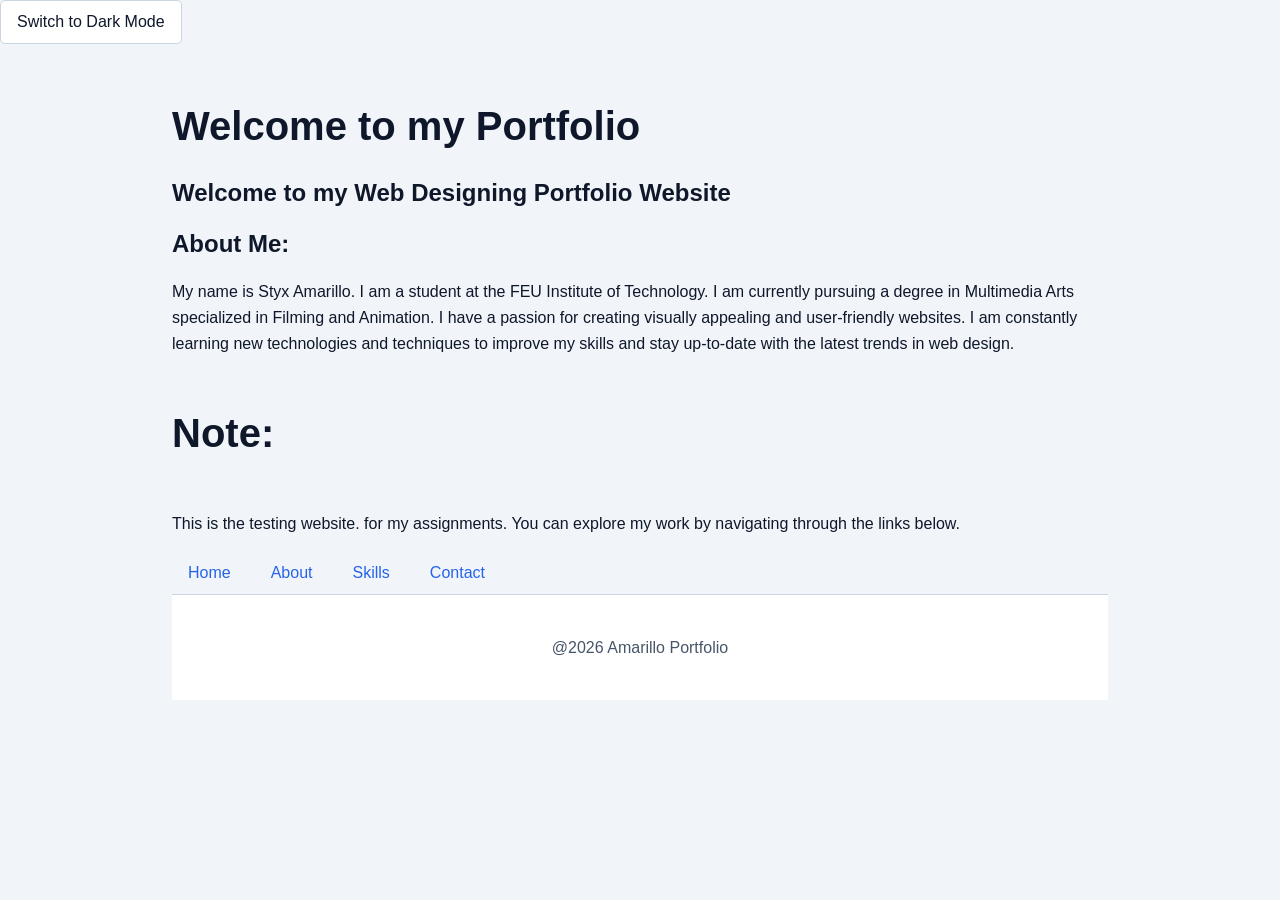
==== index.html @ a105175a "dark mode button" ====
<!DOCTYPE html>
<html lang="en">
    <head>
        <meta charset="UTF-8">
        <meta name="viewport" content="width=device-width, initial-scale=1.0">
    <link rel="stylesheet" href="css/style.css">
    </head>
    <body>
    <script src="js/script.js"></script>
     <button id="theme-toggle" type="button">
        Switch to Dark Mode
    </button>
        <main>
        <header>
            <h1>Welcome to my Portfolio</h1>
        </header>  
                 <section>
                        <h2>Welcome to my Web Designing Portfolio Website</h2>
                            <article>
                            <h2>About Me:</h2>
                            <p>My name is Styx Amarillo. I am a student at the FEU Institute of Technology. I am currently pursuing a degree in Multimedia Arts specialized in Filming and Animation. I have a passion for creating visually appealing and user-friendly websites. I am constantly learning new technologies and techniques to improve my skills and stay up-to-date with the latest trends in web design.</p>
                                <aside>
                            <h1>Note:</h1>
                            <p>This is the testing website. for my assignments. You can explore my work by navigating through the links below.</p>
                                </aside>
                 <nav>
                <a href="index.html">Home</a>
                <a href="about.html">About</a>
                <a href="skills.html">Skills</a>
                <a href="contact.html">Contact</a>
               </nav>
                            </article>
                        </section>


                    <footer>
                     <p>@2026 Amarillo Portfolio</p>

                    </footer>
        </main>
        </body>
</html>
---- css/style.css ----
:root {
    color-scheme: light;

    /* Light mode colors */
    --color-background: #F1F5F9;
    --color-surface: #FFFFFF;
    --color-text: #0F172A;
    --color-muted: #475569;
    --color-accent: #2563EB;
    --color-accent-hover: #1D4ED8;
    --color-border: #CBD5E1;
    --color-hover: #DBEAFE;
    --color-button-text: #FFFFFF;

    /* Spacing */
    --space-1: 0.25rem;
    --space-2: 0.5rem;
    --space-3: 1rem;
    --space-4: 1.5rem;
    --space-5: 2rem;

    /* Typography */
    --text-small: 0.875rem;
    --text-body: 1rem;
    --text-large: 1.5rem;
    --text-title: 2.5rem;

    /* Shape */
    --radius-small: 5px;
    --radius-medium: 8px;
    --radius-large: 12px;
}

/* Dark mode */
[data-theme="dark"] {
    color-scheme: dark;

    --color-background: #050B18;
    --color-surface: #101C30;
    --color-text: #F1F5F9;
    --color-muted: #94A3B8;
    --color-accent: #60A5FA;
    --color-accent-hover: #93C5FD;
    --color-border: #334155;
    --color-hover: #1E293B;
    --color-button-text: #050B18;
}

/* General page styles */
* {
    box-sizing: border-box;
}

html {
    scroll-behavior: smooth;
}

body {
    margin: 0;
    background-color: var(--color-background);
    color: var(--color-text);
    font-family: Arial, sans-serif;
    font-size: var(--text-body);
    line-height: 1.6;
    transition: background-color 0.25s ease, color 0.25s ease;
}

/* Main content */
main {
    width: 100%;
    max-width: 1000px;
    margin: 0 auto;
    padding: clamp(1rem, 4vw, 2rem);
}

h1 {
    font-size: clamp(1.75rem, 5vw, var(--text-title));
    line-height: 1.2;
}

h2 {
    font-size: clamp(1.2rem, 3vw, var(--text-large));
    line-height: 1.3;
}

p {
    overflow-wrap: anywhere;
}

/* Navigation */
nav {
    display: flex;
    flex-wrap: wrap;
    align-items: center;
    justify-content: center;
    gap: var(--space-2);
}

nav a {
    display: inline-block;
    padding: var(--space-2) var(--space-3);
    color: var(--color-accent);
    text-decoration: none;
    border-radius: var(--radius-small);
    transition: background-color 0.2s ease, color 0.2s ease;
}

nav a:hover {
    color: var(--color-accent-hover);
    background-color: var(--color-hover);
}

nav a:focus-visible,
.button:focus-visible,
button:focus-visible {
    outline: 2px solid var(--color-accent);
    outline-offset: 3px;
}

/* Cards */
.card {
    background-color: var(--color-surface);
    padding: var(--space-4);
    margin-bottom: var(--space-4);
    border: 1px solid var(--color-border);
    border-radius: var(--radius-medium);
    transition: background-color 0.25s ease;
}

/* Buttons */
.button {
    display: inline-block;
    padding: var(--space-2) var(--space-4);
    background-color: var(--color-accent);
    color: var(--color-button-text);
    text-decoration: none;
    border: none;
    border-radius: var(--radius-small);
    cursor: pointer;
    transition: background-color 0.2s ease, transform 0.2s ease;
}

.button:hover {
    background-color: var(--color-accent-hover);
}

button {
    font: inherit;
}

/* Theme toggle button */
#theme-toggle {
    padding: var(--space-2) var(--space-3);
    background-color: var(--color-surface);
    color: var(--color-text);
    border: 1px solid var(--color-border);
    border-radius: var(--radius-small);
    cursor: pointer;
    transition: background-color 0.2s ease, color 0.2s ease;
}

#theme-toggle:hover {
    background-color: var(--color-hover);
}

/* Responsive tables */
.table-wrapper {
    width: 100%;
    overflow-x: auto;
}

table {
    width: 100%;
    border-collapse: collapse;
    margin-top: var(--space-4);
}

caption {
    margin-bottom: var(--space-3);
    text-align: left;
    font-size: var(--text-large);
    font-weight: bold;
}

th,
td {
    padding: var(--space-3);
    border-bottom: 1px solid var(--color-border);
    text-align: left;
    overflow-wrap: anywhere;
}

th {
    color: var(--color-accent);
}

/* Footer */
footer {
    padding: var(--space-4);
    text-align: center;
    color: var(--color-muted);
    background-color: var(--color-surface);
    border-top: 1px solid var(--color-border);
}

/* Mobile: 600px and below */
@media (max-width: 600px) {
    main {
        padding: var(--space-3);
    }

    nav {
        flex-direction: column;
        align-items: stretch;
        padding: var(--space-2);
    }

    nav a {
        padding: 0.75rem;
        text-align: center;
    }

    .card {
        padding: var(--space-3);
    }

    th,
    td {
        padding: var(--space-2);
        font-size: var(--text-small);
    }

    footer {
        padding: var(--space-3);
    }
}

/* Tablet: 601px to 900px */
@media (min-width: 601px) and (max-width: 900px) {
    main {
        padding: var(--space-4);
    }

    nav {
        flex-wrap: wrap;
        justify-content: center;
    }

    .card {
        padding: 1.25rem;
    }
}

/* Desktop: 901px and above */
@media (min-width: 901px) {
    nav {
        flex-direction: row;
        justify-content: flex-start;
    }

    .card {
        padding: var(--space-4);
    }
}

/* Respect reduced-motion preferences */
@media (prefers-reduced-motion: reduce) {
    *,
    *::before,
    *::after {
        scroll-behavior: auto !important;
        animation-duration: 0.01ms !important;
        animation-iteration-count: 1 !important;
        transition-duration: 0.01ms !important;
    }
}
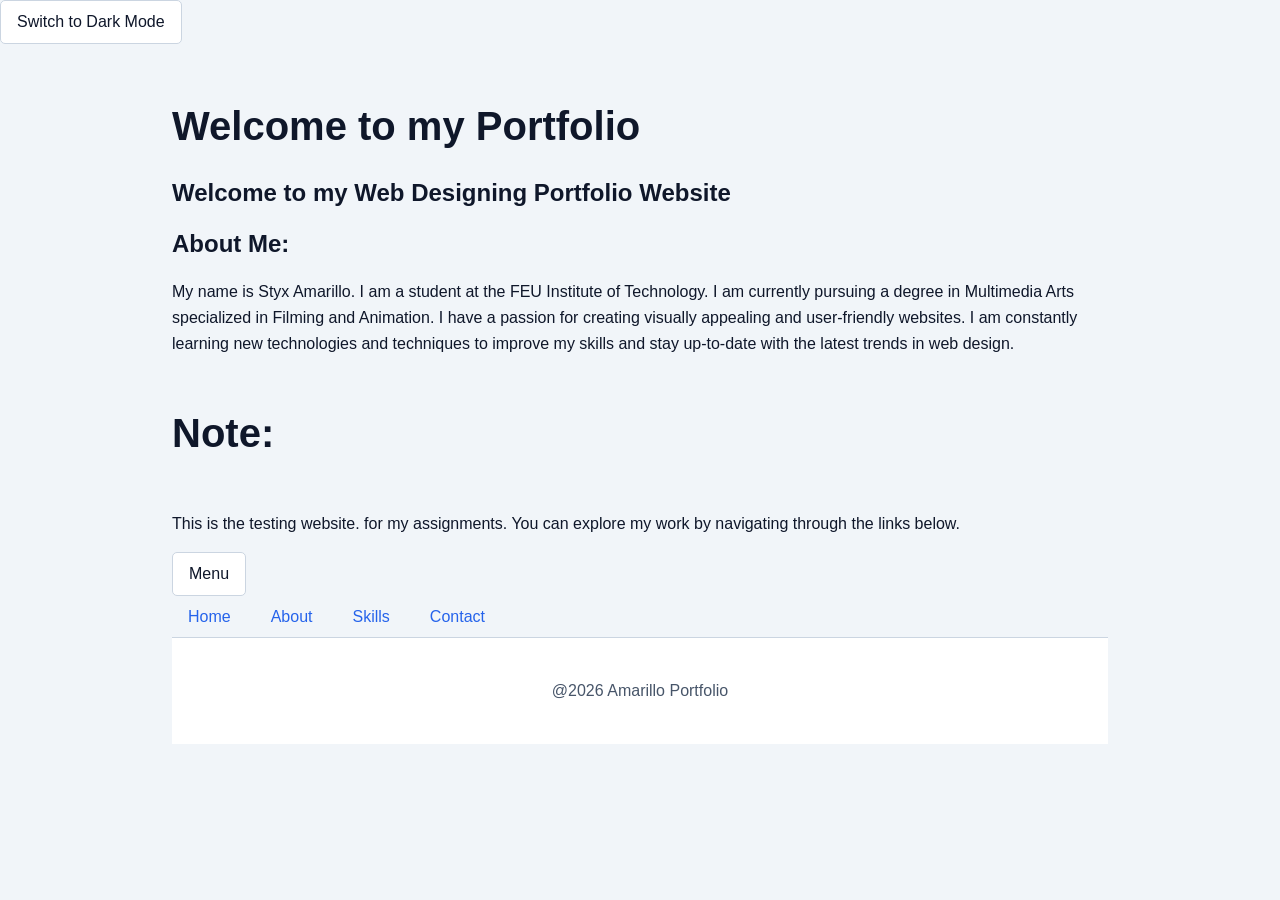
==== commit 1df8d35f: "navigation update" ====
--- a/index.html
+++ b/index.html
@@ -23,12 +23,16 @@
                             <h1>Note:</h1>
                             <p>This is the testing website. for my assignments. You can explore my work by navigating through the links below.</p>
                                 </aside>
-                 <nav>
-                <a href="index.html">Home</a>
-                <a href="about.html">About</a>
-                <a href="skills.html">Skills</a>
-                <a href="contact.html">Contact</a>
-               </nav>
+            <button id="menu-button" type="button" aria-expanded="false" aria-controls="navigation-menu">
+                Menu
+            </button>
+
+                            <nav id="navigation-menu">
+                                <a href="index.html">Home</a>
+                                <a href="about.html">About</a>
+                                <a href="skills.html">Skills</a>
+                                <a href="contact.html">Contact</a>
+                            </nav>
                             </article>
                         </section>
 
--- a/css/style.css
+++ b/css/style.css
@@ -1,7 +1,6 @@
 :root {
     color-scheme: light;
 
-    /* Light mode colors */
     --color-background: #F1F5F9;
     --color-surface: #FFFFFF;
     --color-text: #0F172A;
@@ -12,26 +11,22 @@
     --color-hover: #DBEAFE;
     --color-button-text: #FFFFFF;
 
-    /* Spacing */
     --space-1: 0.25rem;
     --space-2: 0.5rem;
     --space-3: 1rem;
     --space-4: 1.5rem;
     --space-5: 2rem;
 
-    /* Typography */
     --text-small: 0.875rem;
     --text-body: 1rem;
     --text-large: 1.5rem;
     --text-title: 2.5rem;
 
-    /* Shape */
     --radius-small: 5px;
     --radius-medium: 8px;
     --radius-large: 12px;
 }
 
-/* Dark mode */
 [data-theme="dark"] {
     color-scheme: dark;
 
@@ -46,7 +41,6 @@
     --color-button-text: #050B18;
 }
 
-/* General page styles */
 * {
     box-sizing: border-box;
 }
@@ -65,7 +59,6 @@
     transition: background-color 0.25s ease, color 0.25s ease;
 }
 
-/* Main content */
 main {
     width: 100%;
     max-width: 1000px;
@@ -87,7 +80,6 @@
     overflow-wrap: anywhere;
 }
 
-/* Navigation */
 nav {
     display: flex;
     flex-wrap: wrap;
@@ -96,6 +88,25 @@
     gap: var(--space-2);
 }
 
+#navigation-menu {
+    display: none;
+}
+
+#navigation-menu.show {
+    display: flex;
+    flex-direction: column;
+    align-items: stretch;
+}
+
+#menu-button {
+    padding: var(--space-2) var(--space-3);
+    background-color: var(--color-surface);
+    color: var(--color-text);
+    border: 1px solid var(--color-border);
+    border-radius: var(--radius-small);
+    cursor: pointer;
+}
+
 nav a {
     display: inline-block;
     padding: var(--space-2) var(--space-3);
@@ -117,7 +128,6 @@
     outline-offset: 3px;
 }
 
-/* Cards */
 .card {
     background-color: var(--color-surface);
     padding: var(--space-4);
@@ -127,7 +137,6 @@
     transition: background-color 0.25s ease;
 }
 
-/* Buttons */
 .button {
     display: inline-block;
     padding: var(--space-2) var(--space-4);
@@ -148,7 +157,6 @@
     font: inherit;
 }
 
-/* Theme toggle button */
 #theme-toggle {
     padding: var(--space-2) var(--space-3);
     background-color: var(--color-surface);
@@ -163,7 +171,6 @@
     background-color: var(--color-hover);
 }
 
-/* Responsive tables */
 .table-wrapper {
     width: 100%;
     overflow-x: auto;
@@ -194,7 +201,6 @@
     color: var(--color-accent);
 }
 
-/* Footer */
 footer {
     padding: var(--space-4);
     text-align: center;
@@ -203,7 +209,6 @@
     border-top: 1px solid var(--color-border);
 }
 
-/* Mobile: 600px and below */
 @media (max-width: 600px) {
     main {
         padding: var(--space-3);
@@ -235,7 +240,6 @@
     }
 }
 
-/* Tablet: 601px to 900px */
 @media (min-width: 601px) and (max-width: 900px) {
     main {
         padding: var(--space-4);
@@ -251,8 +255,13 @@
     }
 }
 
-/* Desktop: 901px and above */
 @media (min-width: 901px) {
+     #navigation-menu {
+    display: flex;
+    flex-direction: row;
+    justify-content: flex-start;
+    }
+
     nav {
         flex-direction: row;
         justify-content: flex-start;
@@ -263,7 +272,6 @@
     }
 }
 
-/* Respect reduced-motion preferences */
 @media (prefers-reduced-motion: reduce) {
     *,
     *::before,
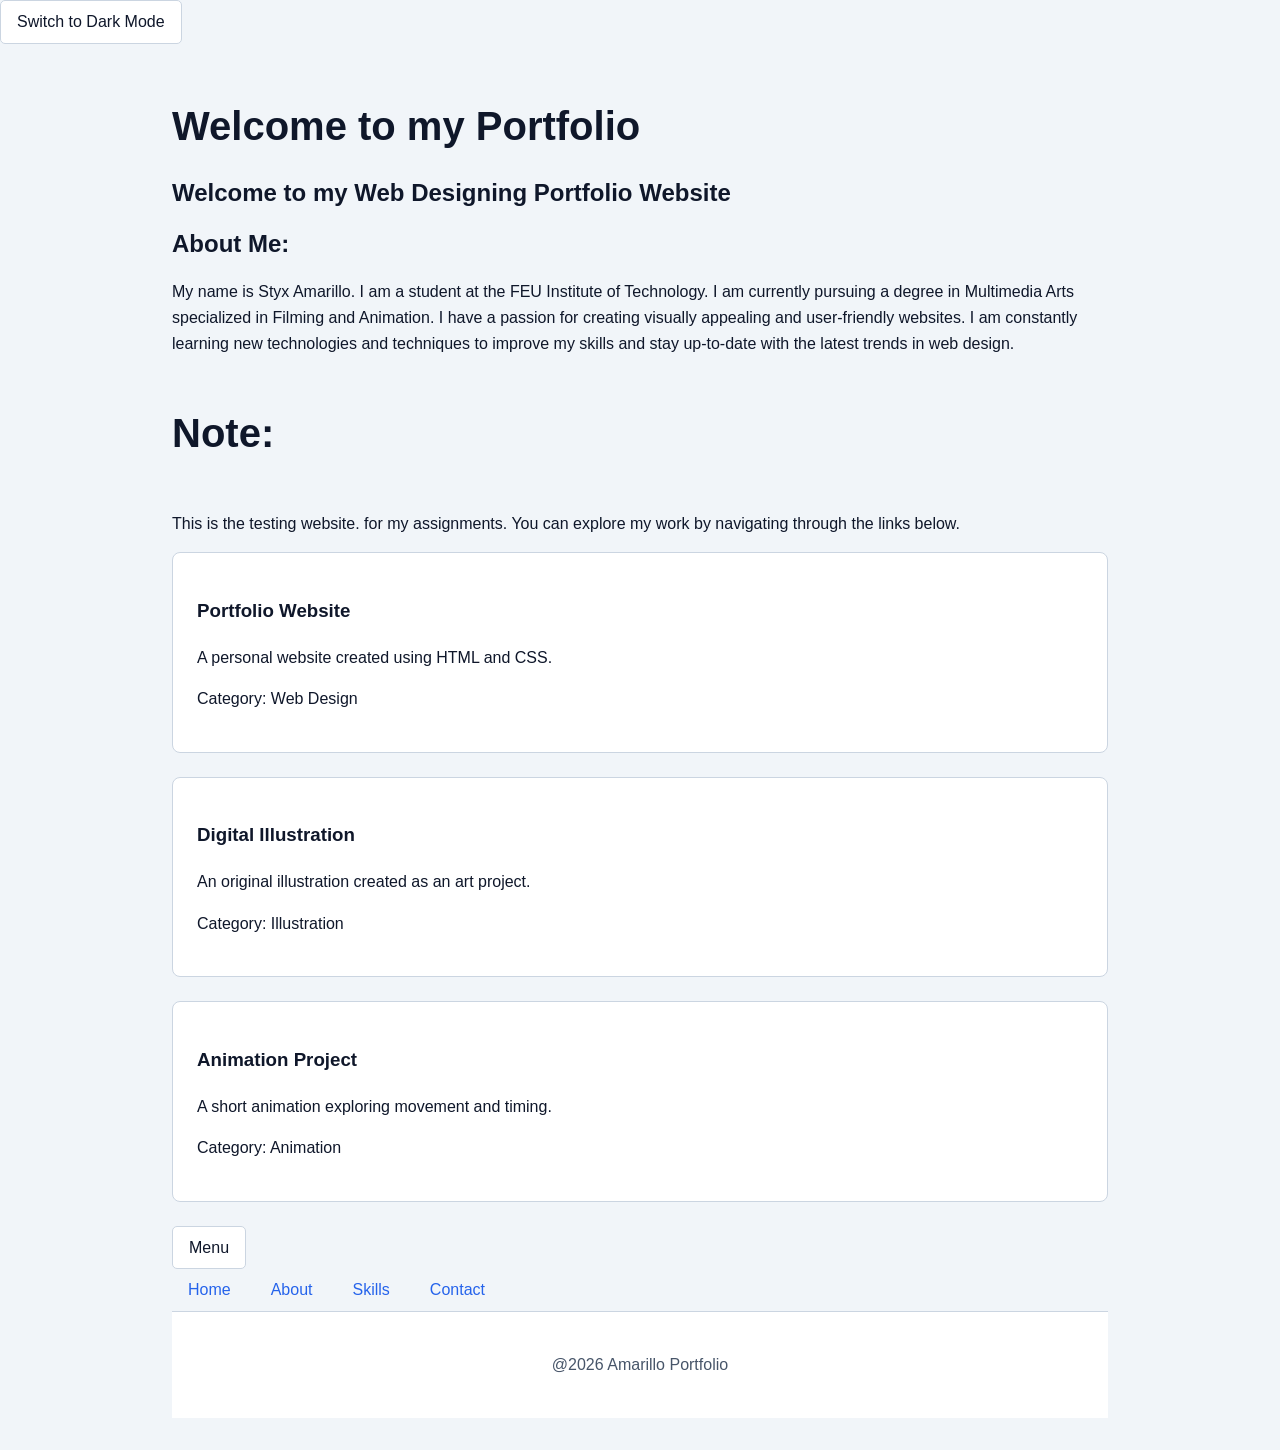
==== commit 41fd522d: "dynamic content from an array" ====
--- a/index.html
+++ b/index.html
@@ -23,6 +23,7 @@
                             <h1>Note:</h1>
                             <p>This is the testing website. for my assignments. You can explore my work by navigating through the links below.</p>
                                 </aside>
+            <section id="project-container"></section>
             <button id="menu-button" type="button" aria-expanded="false" aria-controls="navigation-menu">
                 Menu
             </button>
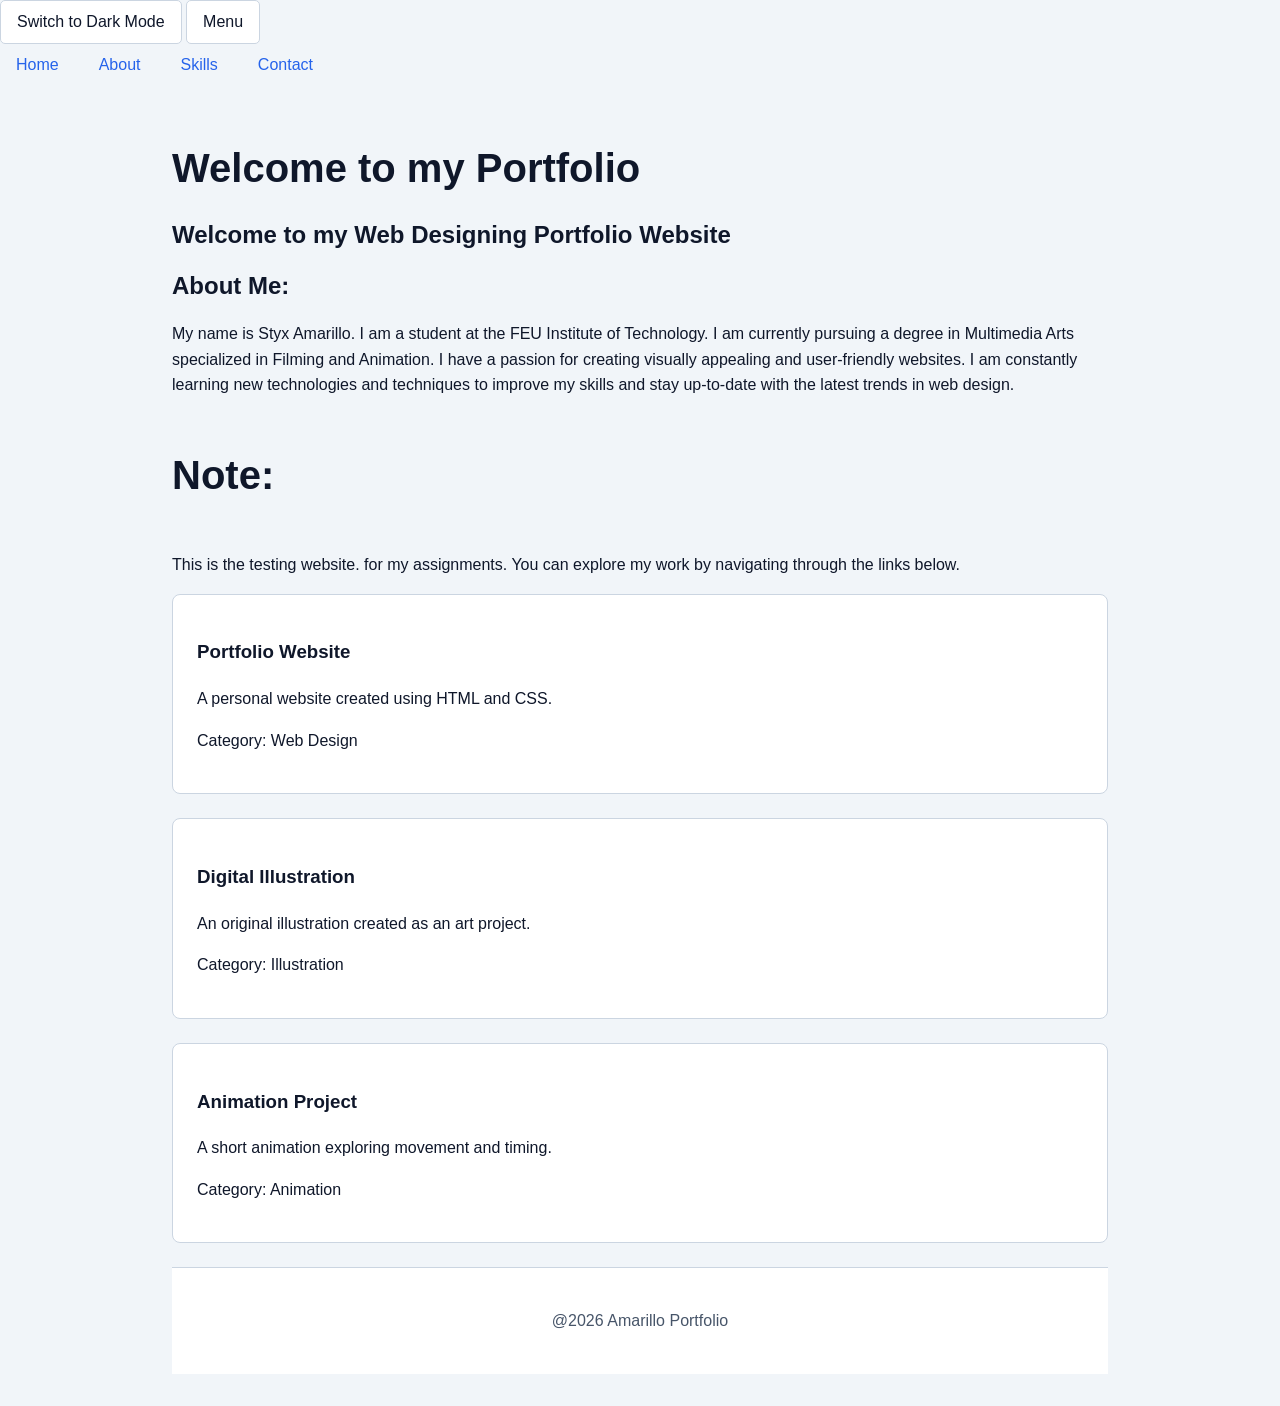
==== commit 5a765ff1: "final touch" ====
--- a/index.html
+++ b/index.html
@@ -10,6 +10,17 @@
      <button id="theme-toggle" type="button">
         Switch to Dark Mode
     </button>
+    <button id="menu-button" type="button" aria-expanded="false" aria-controls="navigation-menu">
+                Menu
+    </button>
+
+            <nav id="navigation-menu">
+                <a href="index.html">Home</a>
+                <a href="about.html">About</a>
+                <a href="skills.html">Skills</a>
+                <a href="contact.html">Contact</a>
+            </nav>
+            
         <main>
         <header>
             <h1>Welcome to my Portfolio</h1>
@@ -24,20 +35,6 @@
                             <p>This is the testing website. for my assignments. You can explore my work by navigating through the links below.</p>
                                 </aside>
             <section id="project-container"></section>
-            <button id="menu-button" type="button" aria-expanded="false" aria-controls="navigation-menu">
-                Menu
-            </button>
-
-                            <nav id="navigation-menu">
-                                <a href="index.html">Home</a>
-                                <a href="about.html">About</a>
-                                <a href="skills.html">Skills</a>
-                                <a href="contact.html">Contact</a>
-                            </nav>
-                            </article>
-                        </section>
-
-
                     <footer>
                      <p>@2026 Amarillo Portfolio</p>
 
--- a/css/style.css
+++ b/css/style.css
@@ -107,6 +107,13 @@
     cursor: pointer;
 }
 
+nav a[href="#home"],
+nav a[href="#contact"],
+nav a[href="#about"],
+nav a[href="#skills"] {
+  display: none;
+}
+
 nav a {
     display: inline-block;
     padding: var(--space-2) var(--space-3);
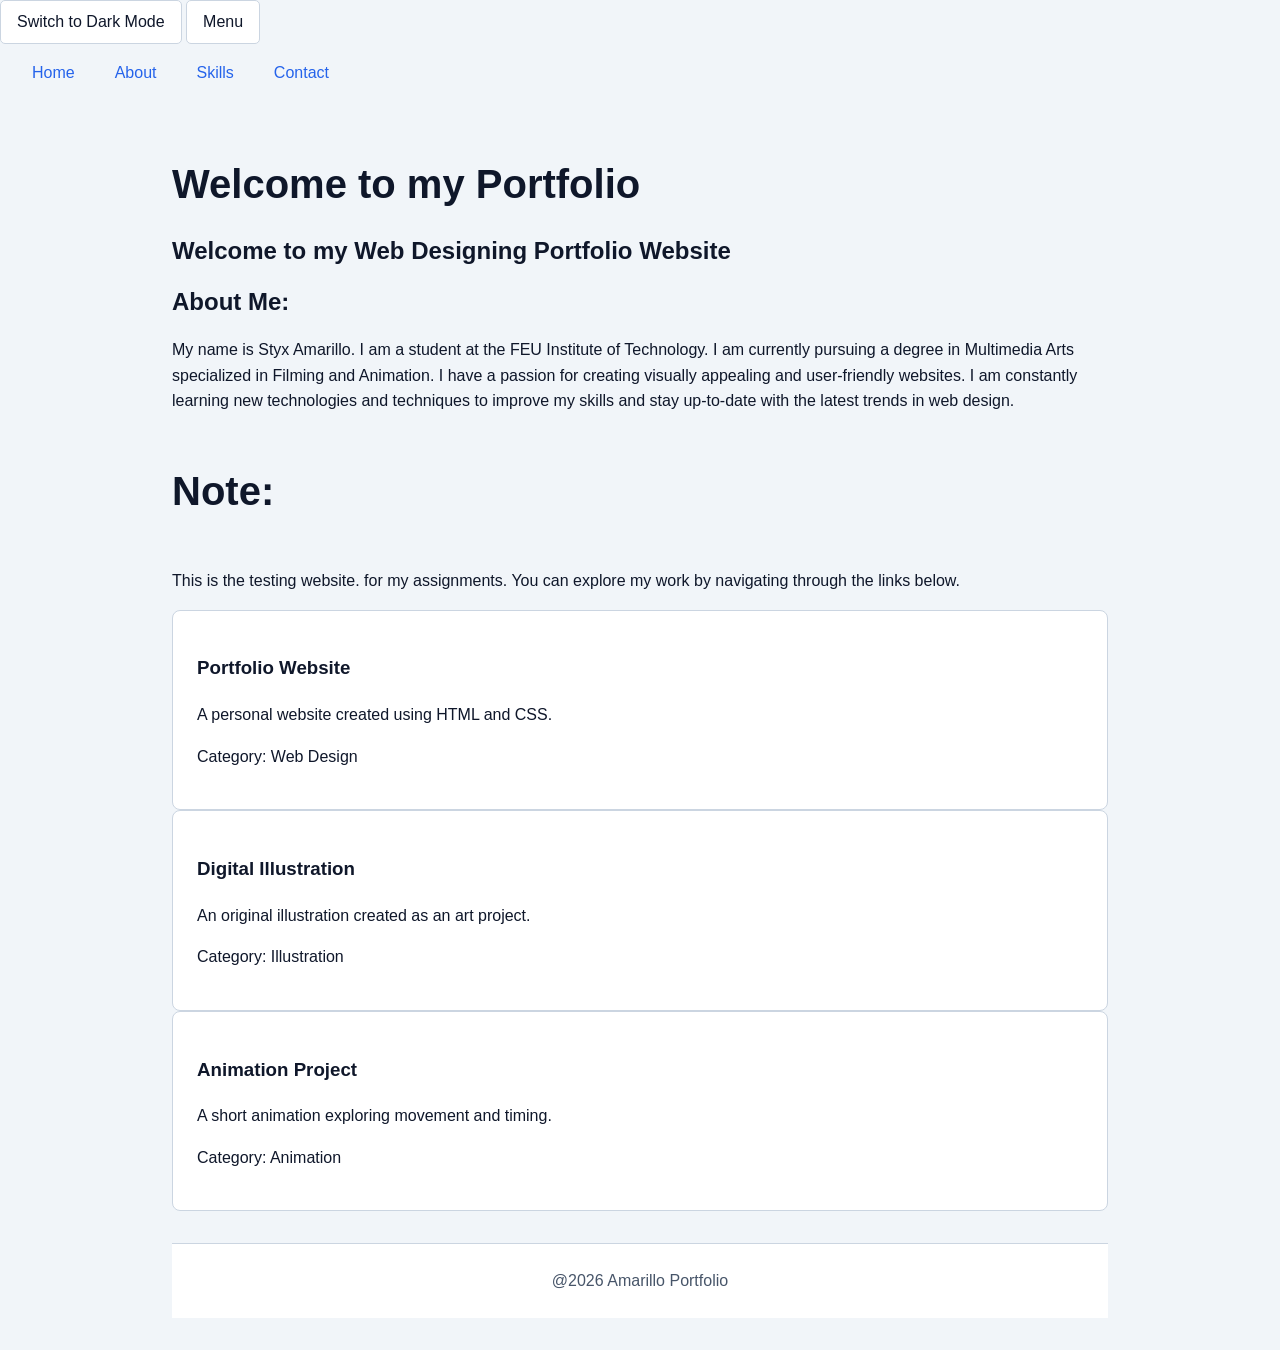
==== commit fe69d155: "settings update" ====
--- a/index.html
+++ b/index.html
@@ -1,12 +1,17 @@
 <!DOCTYPE html>
 <html lang="en">
-    <head>
-        <meta charset="UTF-8">
-        <meta name="viewport" content="width=device-width, initial-scale=1.0">
+
+<head>
+    <meta charset="UTF-8">
+    <meta name="viewport" content="width=device-width, initial-scale=1.0">
+
+    <title>home | Styx Amarillo</title>
+    <script src="js/settings.js"></script>
     <link rel="stylesheet" href="css/style.css">
-    </head>
+    <script src="js/script.js" defer></script>
+</head>
+
     <body>
-    <script src="js/script.js"></script>
      <button id="theme-toggle" type="button">
         Switch to Dark Mode
     </button>
--- a/css/style.css
+++ b/css/style.css
@@ -1,3 +1,4 @@
+
 :root {
     color-scheme: light;
 
@@ -80,12 +81,34 @@
     overflow-wrap: anywhere;
 }
 
+.site-controls {
+    display: flex;
+    flex-wrap: wrap;
+    gap: var(--space-2);
+    padding: var(--space-3) clamp(1rem, 4vw, 2rem) 0;
+}
+
+button {
+    font: inherit;
+    padding: var(--space-2) var(--space-3);
+    background-color: var(--color-surface);
+    color: var(--color-text);
+    border: 1px solid var(--color-border);
+    border-radius: var(--radius-small);
+    cursor: pointer;
+}
+
+button:hover {
+    background-color: var(--color-hover);
+}
+
 nav {
     display: flex;
     flex-wrap: wrap;
     align-items: center;
     justify-content: center;
     gap: var(--space-2);
+    padding: var(--space-2) var(--space-3);
 }
 
 #navigation-menu {
@@ -96,22 +119,6 @@
     display: flex;
     flex-direction: column;
     align-items: stretch;
-}
-
-#menu-button {
-    padding: var(--space-2) var(--space-3);
-    background-color: var(--color-surface);
-    color: var(--color-text);
-    border: 1px solid var(--color-border);
-    border-radius: var(--radius-small);
-    cursor: pointer;
-}
-
-nav a[href="#home"],
-nav a[href="#contact"],
-nav a[href="#about"],
-nav a[href="#skills"] {
-  display: none;
 }
 
 nav a {
@@ -120,62 +127,39 @@
     color: var(--color-accent);
     text-decoration: none;
     border-radius: var(--radius-small);
-    transition: background-color 0.2s ease, color 0.2s ease;
-}
-
-nav a:hover {
+}
+
+nav a:hover,
+nav a[aria-current="page"] {
     color: var(--color-accent-hover);
     background-color: var(--color-hover);
 }
 
 nav a:focus-visible,
-.button:focus-visible,
-button:focus-visible {
+button:focus-visible,
+input:focus-visible,
+textarea:focus-visible {
     outline: 2px solid var(--color-accent);
     outline-offset: 3px;
 }
 
+.note,
 .card {
     background-color: var(--color-surface);
     padding: var(--space-4);
     margin-bottom: var(--space-4);
     border: 1px solid var(--color-border);
     border-radius: var(--radius-medium);
-    transition: background-color 0.25s ease;
-}
-
-.button {
-    display: inline-block;
-    padding: var(--space-2) var(--space-4);
-    background-color: var(--color-accent);
-    color: var(--color-button-text);
-    text-decoration: none;
-    border: none;
-    border-radius: var(--radius-small);
-    cursor: pointer;
-    transition: background-color 0.2s ease, transform 0.2s ease;
-}
-
-.button:hover {
-    background-color: var(--color-accent-hover);
-}
-
-button {
-    font: inherit;
-}
-
-#theme-toggle {
-    padding: var(--space-2) var(--space-3);
-    background-color: var(--color-surface);
-    color: var(--color-text);
-    border: 1px solid var(--color-border);
-    border-radius: var(--radius-small);
-    cursor: pointer;
-    transition: background-color 0.2s ease, color 0.2s ease;
-}
-
-#theme-toggle:hover {
-    background-color: var(--color-hover);
+}
+
+.project-grid {
+    display: grid;
+    grid-template-columns: 1fr;
+    gap: var(--space-3);
+}
+
+.card {
+    margin-bottom: 0;
 }
 
 .table-wrapper {
@@ -208,7 +192,39 @@
     color: var(--color-accent);
 }
 
+form {
+    display: grid;
+    gap: var(--space-3);
+    max-width: 650px;
+    margin-top: var(--space-4);
+}
+
+.form-field {
+    display: grid;
+    gap: var(--space-1);
+}
+
+input,
+textarea {
+    width: 100%;
+    padding: var(--space-2) var(--space-3);
+    font: inherit;
+    color: var(--color-text);
+    background: var(--color-surface);
+    border: 1px solid var(--color-border);
+    border-radius: var(--radius-small);
+}
+
+.field-error {
+    color: #DC2626;
+}
+
+[aria-invalid="true"] {
+    border-color: #DC2626;
+}
+
 footer {
+    margin-top: var(--space-5);
     padding: var(--space-4);
     text-align: center;
     color: var(--color-muted);
@@ -216,6 +232,10 @@
     border-top: 1px solid var(--color-border);
 }
 
+footer p {
+    margin: 0;
+}
+
 @media (max-width: 600px) {
     main {
         padding: var(--space-3);
@@ -224,7 +244,6 @@
     nav {
         flex-direction: column;
         align-items: stretch;
-        padding: var(--space-2);
     }
 
     nav a {
@@ -232,6 +251,7 @@
         text-align: center;
     }
 
+    .note,
     .card {
         padding: var(--space-3);
     }
@@ -252,30 +272,24 @@
         padding: var(--space-4);
     }
 
-    nav {
-        flex-wrap: wrap;
-        justify-content: center;
-    }
-
-    .card {
-        padding: 1.25rem;
+    .project-grid {
+        grid-template-columns: repeat(2, minmax(0, 1fr));
     }
 }
 
 @media (min-width: 901px) {
-     #navigation-menu {
-    display: flex;
-    flex-direction: row;
-    justify-content: flex-start;
-    }
-
-    nav {
+    #navigation-menu {
+        display: flex;
         flex-direction: row;
         justify-content: flex-start;
     }
 
-    .card {
-        padding: var(--space-4);
+    nav {
+        justify-content: flex-start;
+    }
+
+    .project-grid {
+        grid-template-columns: repeat(3, minmax(0, 1fr));
     }
 }
 
@@ -288,4 +302,4 @@
         animation-iteration-count: 1 !important;
         transition-duration: 0.01ms !important;
     }
-}+}
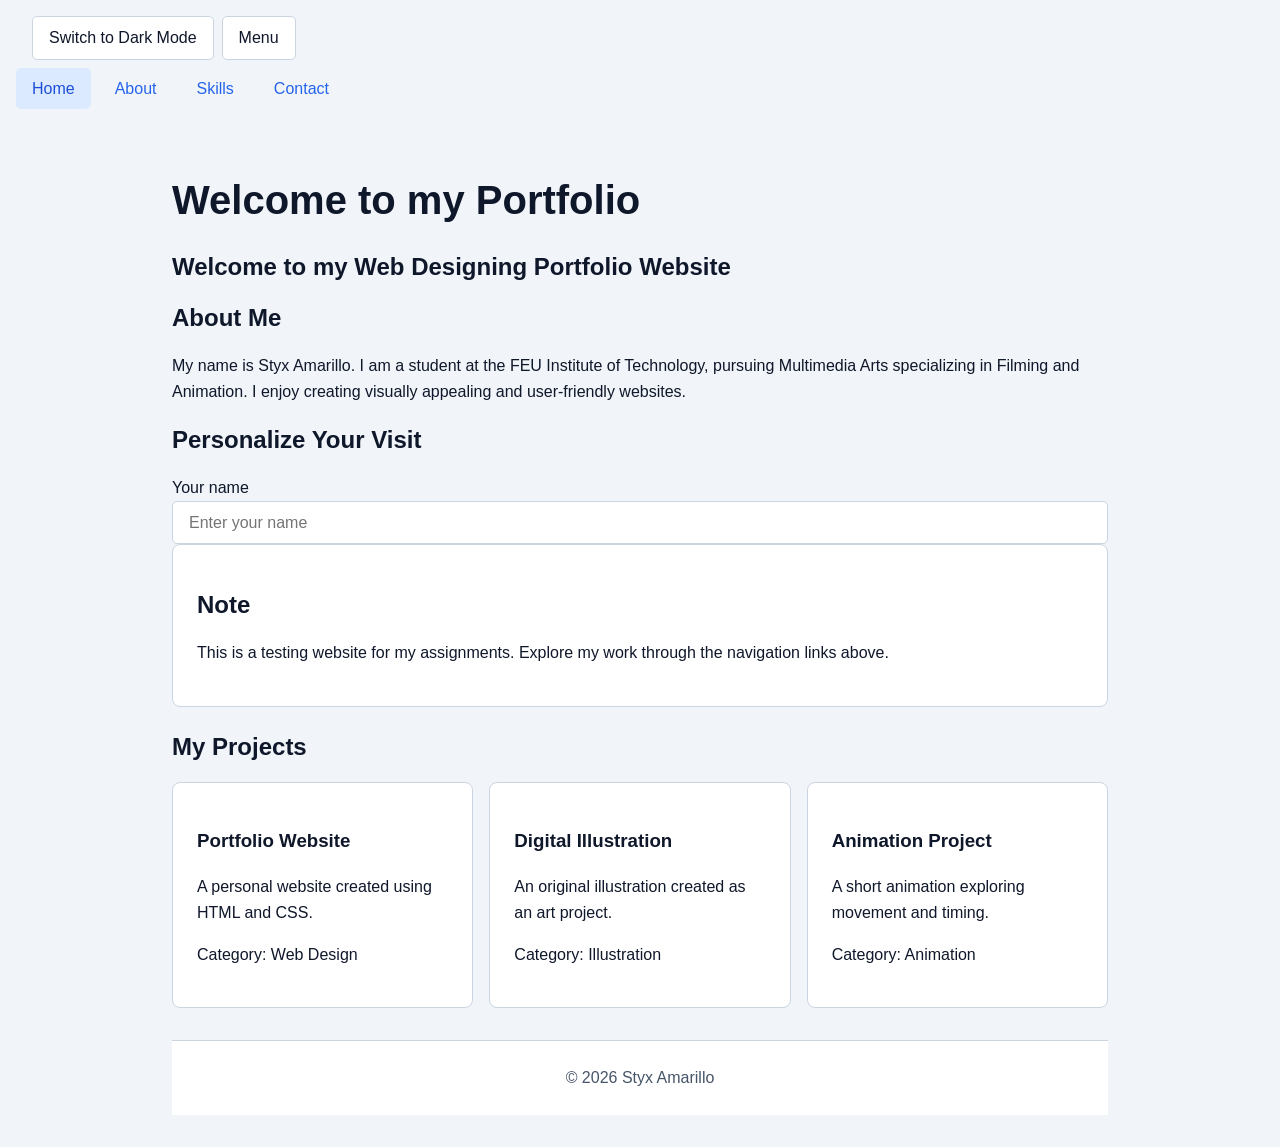
==== commit f715672e: "adjustments" ====
--- a/index.html
+++ b/index.html
@@ -1,49 +1,68 @@
+
 <!DOCTYPE html>
 <html lang="en">
-
 <head>
     <meta charset="UTF-8">
     <meta name="viewport" content="width=device-width, initial-scale=1.0">
-
-    <title>home | Styx Amarillo</title>
+    <title>Home | Styx Amarillo</title>
+    <link rel="stylesheet" href="css/style.css">
     <script src="js/settings.js"></script>
-    <link rel="stylesheet" href="css/style.css">
     <script src="js/script.js" defer></script>
 </head>
+<body>
+    <div class="site-controls">
+        <button id="theme-toggle" type="button" aria-pressed="false">
+            Switch to Dark Mode
+        </button>
 
-    <body>
-     <button id="theme-toggle" type="button">
-        Switch to Dark Mode
-    </button>
-    <button id="menu-button" type="button" aria-expanded="false" aria-controls="navigation-menu">
-                Menu
-    </button>
+        <button id="menu-button" type="button"
+            aria-expanded="false" aria-controls="navigation-menu">
+            Menu
+        </button>
+    </div>
 
-            <nav id="navigation-menu">
-                <a href="index.html">Home</a>
-                <a href="about.html">About</a>
-                <a href="skills.html">Skills</a>
-                <a href="contact.html">Contact</a>
-            </nav>
-            
-        <main>
+    <nav id="navigation-menu" aria-label="Main navigation">
+        <a href="index.html" aria-current="page">Home</a>
+        <a href="about.html">About</a>
+        <a href="skills.html">Skills</a>
+        <a href="contact.html">Contact</a>
+    </nav>
+
+    <main>
         <header>
             <h1>Welcome to my Portfolio</h1>
-        </header>  
-                 <section>
-                        <h2>Welcome to my Web Designing Portfolio Website</h2>
-                            <article>
-                            <h2>About Me:</h2>
-                            <p>My name is Styx Amarillo. I am a student at the FEU Institute of Technology. I am currently pursuing a degree in Multimedia Arts specialized in Filming and Animation. I have a passion for creating visually appealing and user-friendly websites. I am constantly learning new technologies and techniques to improve my skills and stay up-to-date with the latest trends in web design.</p>
-                                <aside>
-                            <h1>Note:</h1>
-                            <p>This is the testing website. for my assignments. You can explore my work by navigating through the links below.</p>
-                                </aside>
-            <section id="project-container"></section>
-                    <footer>
-                     <p>@2026 Amarillo Portfolio</p>
+        </header>
 
-                    </footer>
-        </main>
-        </body>
-</html>+        <section>
+            <h2>Welcome to my Web Designing Portfolio Website</h2>
+
+            <article>
+                <h2>About Me</h2>
+                <p>My name is Styx Amarillo. I am a student at the FEU Institute of Technology, pursuing Multimedia Arts specializing in Filming and Animation. I enjoy creating visually appealing and user-friendly websites.</p>
+            </article>
+        </section>
+
+        <section>
+            <h2>Personalize Your Visit</h2>
+            <label for="visitor-name">Your name</label>
+            <input id="visitor-name" name="visitor-name"
+                type="text" autocomplete="given-name"
+                placeholder="Enter your name">
+        </section>
+
+        <aside class="note">
+            <h2>Note</h2>
+            <p>This is a testing website for my assignments. Explore my work through the navigation links above.</p>
+        </aside>
+
+        <section>
+            <h2>My Projects</h2>
+            <div id="project-container" class="project-grid"></div>
+        </section>
+
+        <footer>
+            <p>© 2026 Styx Amarillo</p>
+        </footer>
+    </main>
+</body>
+</html>
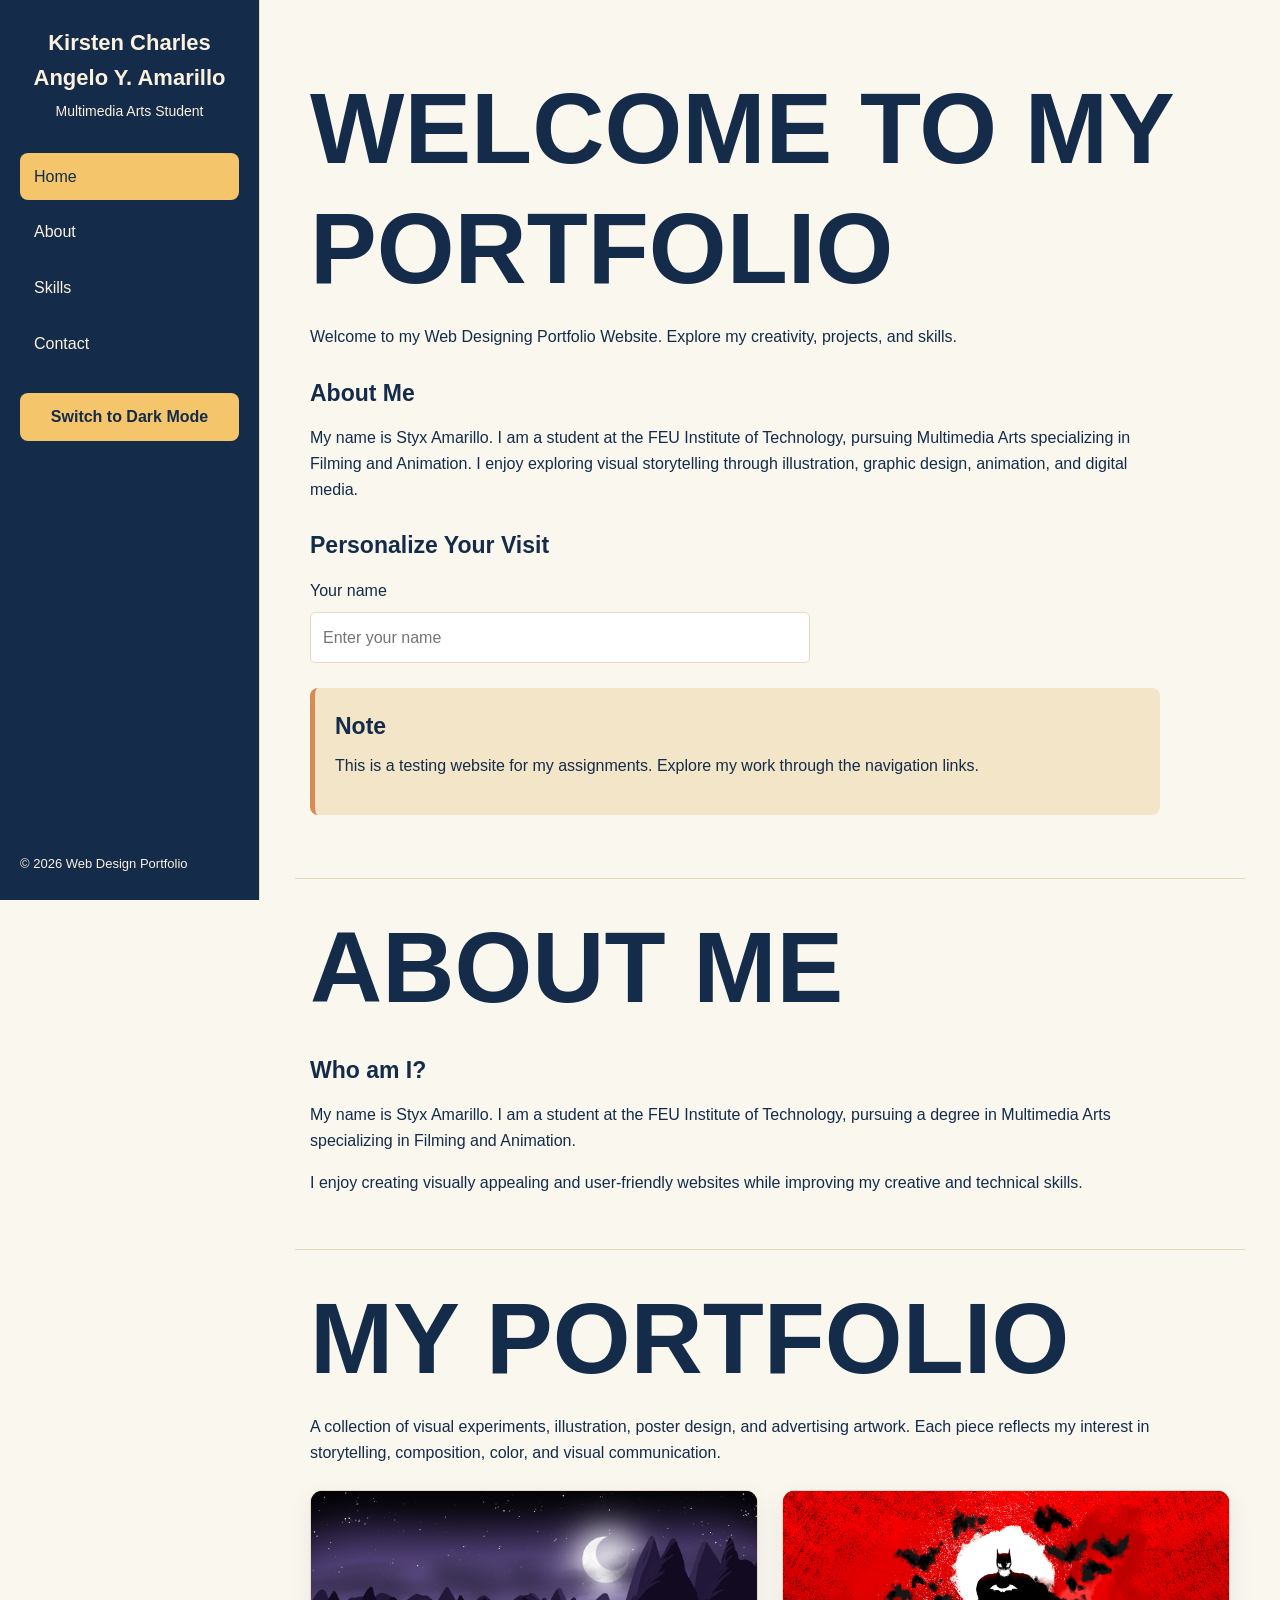
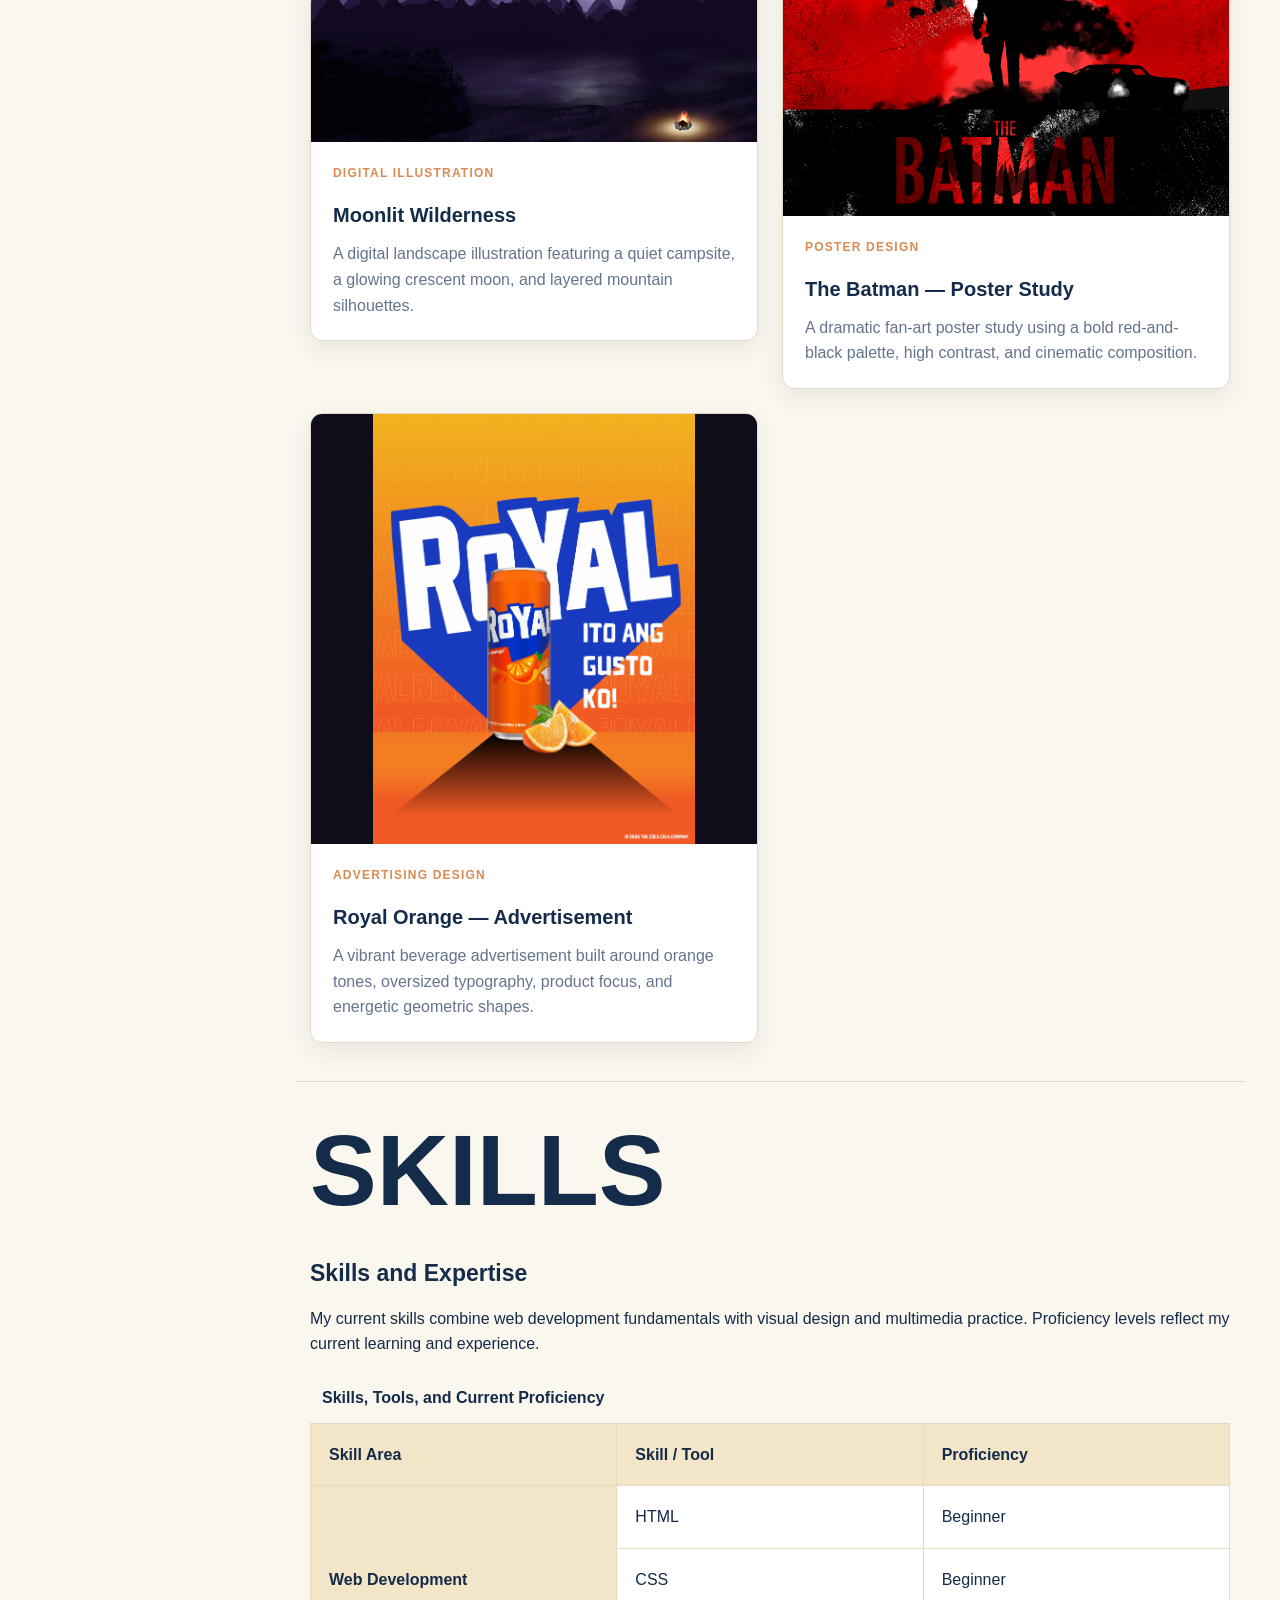
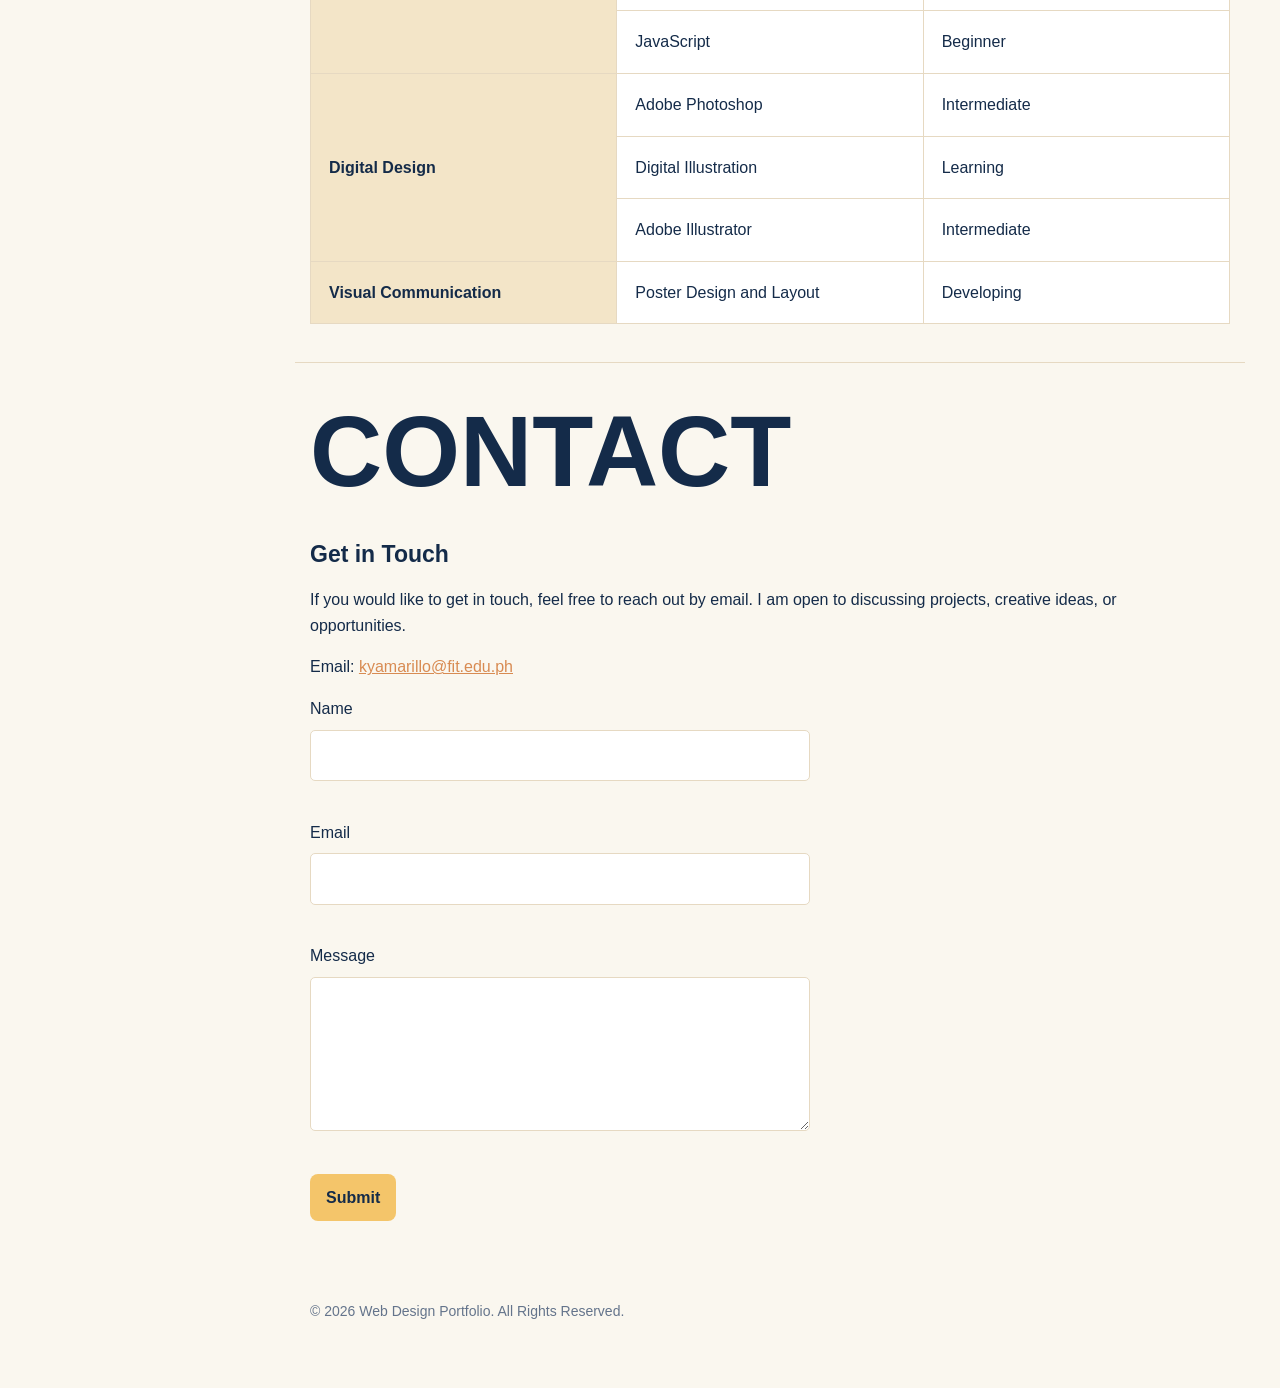
==== commit 42b53d47: "final update" ====
--- a/index.html
+++ b/index.html
@@ -1,67 +1,212 @@
-
 <!DOCTYPE html>
 <html lang="en">
 <head>
     <meta charset="UTF-8">
     <meta name="viewport" content="width=device-width, initial-scale=1.0">
-    <title>Home | Styx Amarillo</title>
+    <meta name="description" content="The creative portfolio of Styx Amarillo, a Multimedia Arts student specializing in Filming and Animation.">
+    <title>Web Design Portfolio</title>
+
     <link rel="stylesheet" href="css/style.css">
     <script src="js/settings.js"></script>
     <script src="js/script.js" defer></script>
 </head>
 <body>
-    <div class="site-controls">
-        <button id="theme-toggle" type="button" aria-pressed="false">
-            Switch to Dark Mode
-        </button>
-
-        <button id="menu-button" type="button"
-            aria-expanded="false" aria-controls="navigation-menu">
+    <aside class="sidebar">
+        <div class="sidebar-profile">
+            <h2>Kirsten Charles Angelo Y. Amarillo</h2>
+            <p>Multimedia Arts Student</p>
+        </div>
+
+        <button
+            class="menu-button"
+            type="button"
+            aria-expanded="false"
+            aria-controls="navigation-menu">
             Menu
         </button>
-    </div>
-
-    <nav id="navigation-menu" aria-label="Main navigation">
-        <a href="index.html" aria-current="page">Home</a>
-        <a href="about.html">About</a>
-        <a href="skills.html">Skills</a>
-        <a href="contact.html">Contact</a>
-    </nav>
-
-    <main>
-        <header>
-            <h1>Welcome to my Portfolio</h1>
-        </header>
-
-        <section>
-            <h2>Welcome to my Web Designing Portfolio Website</h2>
+
+        <nav id="navigation-menu" aria-label="Main navigation">
+            <a href="#home" class="nav-link" aria-current="location">Home</a>
+            <a href="#about" class="nav-link">About</a>
+            <a href="#skills" class="nav-link">Skills</a>
+            <a href="#contact" class="nav-link">Contact</a>
+        </nav>
+
+        <div class="sidebar-controls">
+            <button id="theme-toggle" type="button" aria-pressed="false">
+                Switch to Dark Mode
+            </button>
+        </div>
+
+        <footer class="sidebar-footer">
+            <p>© 2026 Web Design Portfolio</p>
+        </footer>
+    </aside>
+
+    <main class="main-content">
+        <section id="home" class="content-section">
+            <header>
+                <h1>WELCOME TO MY PORTFOLIO</h1>
+                <p>Welcome to my Web Designing Portfolio Website. Explore my creativity, projects, and skills.</p>
+            </header>
 
             <article>
                 <h2>About Me</h2>
-                <p>My name is Styx Amarillo. I am a student at the FEU Institute of Technology, pursuing Multimedia Arts specializing in Filming and Animation. I enjoy creating visually appealing and user-friendly websites.</p>
-            </article>
-        </section>
-
-        <section>
-            <h2>Personalize Your Visit</h2>
-            <label for="visitor-name">Your name</label>
-            <input id="visitor-name" name="visitor-name"
-                type="text" autocomplete="given-name"
-                placeholder="Enter your name">
-        </section>
-
-        <aside class="note">
-            <h2>Note</h2>
-            <p>This is a testing website for my assignments. Explore my work through the navigation links above.</p>
-        </aside>
-
-        <section>
-            <h2>My Projects</h2>
-            <div id="project-container" class="project-grid"></div>
-        </section>
-
-        <footer>
-            <p>© 2026 Styx Amarillo</p>
+                <p>
+                    My name is Styx Amarillo. I am a student at the FEU Institute of Technology,
+                    pursuing Multimedia Arts specializing in Filming and Animation. I enjoy
+                    exploring visual storytelling through illustration, graphic design,
+                    animation, and digital media.
+                </p>
+            </article>
+
+            <div class="personalize">
+                <h2>Personalize Your Visit</h2>
+                <label for="visitor-name">Your name</label>
+                <input
+                    id="visitor-name"
+                    name="visitor-name"
+                    type="text"
+                    autocomplete="given-name"
+                    placeholder="Enter your name">
+                <p id="visitor-greeting" class="visitor-greeting" aria-live="polite"></p>
+            </div>
+
+            <aside class="note">
+                <h2>Note</h2>
+                <p>This is a testing website for my assignments. Explore my work through the navigation links.</p>
+            </aside>
+        </section>
+
+        <section id="about" class="content-section">
+            <header><h1>ABOUT ME</h1></header>
+            <article>
+                <h2>Who am I?</h2>
+                <p>
+                    My name is Styx Amarillo. I am a student at the FEU Institute of Technology,
+                    pursuing a degree in Multimedia Arts specializing in Filming and Animation.
+                </p>
+                <p>
+                    I enjoy creating visually appealing and user-friendly websites while
+                    improving my creative and technical skills.
+                </p>
+            </article>
+        </section>
+
+                <section id="portfolio" class="content-section">
+            <header>
+                <h1>MY PORTFOLIO</h1>
+                <p>
+                    A collection of visual experiments, illustration, poster design,
+                    and advertising artwork. Each piece reflects my interest in
+                    storytelling, composition, color, and visual communication.
+                </p>
+            </header>
+            <div id="project-container" class="project-grid" aria-live="polite"></div>
+        </section>
+
+        <section id="skills" class="content-section">
+            <header><h1>SKILLS</h1></header>
+            <article>
+                <h2>Skills and Expertise</h2>
+                <p>
+                    My current skills combine web development fundamentals with
+                    visual design and multimedia practice. Proficiency levels reflect
+                    my current learning and experience.
+                </p>
+                <div class="table-wrapper">
+                    <table>
+                        <caption>Skills, Tools, and Current Proficiency</caption>
+                        <thead>
+                            <tr>
+                                <th scope="col">Skill Area</th>
+                                <th scope="col">Skill / Tool</th>
+                                <th scope="col">Proficiency</th>
+                            </tr>
+                        </thead>
+                        <tbody>
+                            <tr>
+                                <th scope="rowgroup" rowspan="3">Web Development</th>
+                                <td>HTML</td>
+                                <td>Beginner</td>
+                            </tr>
+                            <tr>
+                                <td>CSS</td>
+                                <td>Beginner</td>
+                            </tr>
+                            <tr>
+                                <td>JavaScript</td>
+                                <td>Beginner</td>
+                            </tr>
+
+                            <tr>
+                                <th scope="rowgroup" rowspan="3">Digital Design</th>
+                                <td>Adobe Photoshop</td>
+                                <td>Intermediate</td>
+                            </tr>
+                            <tr>
+                                <td>Digital Illustration</td>
+                                <td>Learning</td>
+                            </tr>
+                            <tr>
+                                <td>Adobe Illustrator</td>
+                                <td>Intermediate</td>
+                            </tr>
+
+                            <tr>
+                                <th scope="rowgroup" rowspan="3">Visual Communication</th>
+                                <td>Poster Design and Layout</td>
+                                <td>Developing</td>
+                            </tr>
+                        </tbody>
+                    </table>
+                </div>
+            </article>
+        </section>
+
+        <section id="contact" class="content-section">
+            <header><h1>CONTACT</h1></header>
+            <article>
+                <h2>Get in Touch</h2>
+                <p>
+                    If you would like to get in touch, feel free to reach out by email.
+                    I am open to discussing projects, creative ideas, or opportunities.
+                </p>
+                <p>
+                    Email:
+                    <a href="mailto:kyamarillo@fit.edu.ph">kyamarillo@fit.edu.ph</a>
+                </p>
+
+                <form id="contact-form" novalidate>
+                    <div class="form-field">
+                        <label for="name">Name</label>
+                        <input id="name" name="name" type="text" autocomplete="name"
+                               required aria-describedby="name-error">
+                        <span id="name-error" class="field-error"></span>
+                    </div>
+
+                    <div class="form-field">
+                        <label for="email">Email</label>
+                        <input id="email" name="email" type="email" autocomplete="email"
+                               required aria-describedby="email-error">
+                        <span id="email-error" class="field-error"></span>
+                    </div>
+
+                    <div class="form-field">
+                        <label for="message">Message</label>
+                        <textarea id="message" name="message" rows="5"
+                                  required aria-describedby="message-error"></textarea>
+                        <span id="message-error" class="field-error"></span>
+                    </div>
+
+                    <button type="submit">Submit</button>
+                    <p id="form-status" role="status" aria-live="polite"></p>
+                </form>
+            </article>
+        </section>
+
+        <footer class="main-footer">
+            <p>© 2026 Web Design Portfolio. All Rights Reserved.</p>
         </footer>
     </main>
 </body>
--- a/css/style.css
+++ b/css/style.css
@@ -1,305 +1,261 @@
-
 :root {
-    color-scheme: light;
-
-    --color-background: #F1F5F9;
-    --color-surface: #FFFFFF;
-    --color-text: #0F172A;
-    --color-muted: #475569;
-    --color-accent: #2563EB;
-    --color-accent-hover: #1D4ED8;
-    --color-border: #CBD5E1;
-    --color-hover: #DBEAFE;
-    --color-button-text: #FFFFFF;
-
-    --space-1: 0.25rem;
-    --space-2: 0.5rem;
-    --space-3: 1rem;
-    --space-4: 1.5rem;
-    --space-5: 2rem;
-
-    --text-small: 0.875rem;
-    --text-body: 1rem;
-    --text-large: 1.5rem;
-    --text-title: 2.5rem;
-
-    --radius-small: 5px;
-    --radius-medium: 8px;
-    --radius-large: 12px;
-}
-
-[data-theme="dark"] {
-    color-scheme: dark;
-
-    --color-background: #050B18;
-    --color-surface: #101C30;
-    --color-text: #F1F5F9;
-    --color-muted: #94A3B8;
-    --color-accent: #60A5FA;
-    --color-accent-hover: #93C5FD;
-    --color-border: #334155;
-    --color-hover: #1E293B;
-    --color-button-text: #050B18;
-}
-
-* {
-    box-sizing: border-box;
-}
-
-html {
-    scroll-behavior: smooth;
-}
+  color-scheme: light;
+  --bg: #FAF7EF; --surface: #FFFFFF; --sidebar: #142B49; --text: #142B49;
+  --muted: #64748B; --sidebar-text: #FAF1DF; --accent: #F4C56A; --accent-hover: #E5A943;
+  --border: #E6D9C2; --hover: #F3E5C8; --btn-text: #142B49; --terracotta: #D88B52;
+  --r-sm: 5px; --r-md: 8px; --r-lg: 12px;
+}
+
+html[data-theme="dark"] {
+  color-scheme: dark;
+  --bg: #101E30; --surface: #192D47; --sidebar: #0B1728; --text: #FAF1DF;
+  --muted: #C0C9D5; --border: #344B66; --hover: #293F59; --terracotta: #E6A06D;
+}
+
+*, *::before, *::after { margin: 0; padding: 0; box-sizing: border-box; }
+html { scroll-behavior: smooth; scroll-padding-top: 25px; }
 
 body {
-    margin: 0;
-    background-color: var(--color-background);
-    color: var(--color-text);
-    font-family: Arial, sans-serif;
-    font-size: var(--text-body);
-    line-height: 1.6;
-    transition: background-color 0.25s ease, color 0.25s ease;
-}
-
-main {
-    width: 100%;
-    max-width: 1000px;
-    margin: 0 auto;
-    padding: clamp(1rem, 4vw, 2rem);
-}
-
-h1 {
-    font-size: clamp(1.75rem, 5vw, var(--text-title));
-    line-height: 1.2;
-}
-
-h2 {
-    font-size: clamp(1.2rem, 3vw, var(--text-large));
-    line-height: 1.3;
-}
-
-p {
-    overflow-wrap: anywhere;
-}
-
-.site-controls {
-    display: flex;
-    flex-wrap: wrap;
-    gap: var(--space-2);
-    padding: var(--space-3) clamp(1rem, 4vw, 2rem) 0;
-}
-
-button {
-    font: inherit;
-    padding: var(--space-2) var(--space-3);
-    background-color: var(--color-surface);
-    color: var(--color-text);
-    border: 1px solid var(--color-border);
-    border-radius: var(--radius-small);
-    cursor: pointer;
-}
-
-button:hover {
-    background-color: var(--color-hover);
-}
-
-nav {
-    display: flex;
-    flex-wrap: wrap;
-    align-items: center;
-    justify-content: center;
-    gap: var(--space-2);
-    padding: var(--space-2) var(--space-3);
-}
-
-#navigation-menu {
-    display: none;
-}
-
-#navigation-menu.show {
-    display: flex;
-    flex-direction: column;
-    align-items: stretch;
-}
-
-nav a {
-    display: inline-block;
-    padding: var(--space-2) var(--space-3);
-    color: var(--color-accent);
-    text-decoration: none;
-    border-radius: var(--radius-small);
-}
-
-nav a:hover,
-nav a[aria-current="page"] {
-    color: var(--color-accent-hover);
-    background-color: var(--color-hover);
-}
-
-nav a:focus-visible,
-button:focus-visible,
-input:focus-visible,
-textarea:focus-visible {
-    outline: 2px solid var(--color-accent);
-    outline-offset: 3px;
-}
-
-.note,
-.card {
-    background-color: var(--color-surface);
-    padding: var(--space-4);
-    margin-bottom: var(--space-4);
-    border: 1px solid var(--color-border);
-    border-radius: var(--radius-medium);
-}
-
-.project-grid {
-    display: grid;
-    grid-template-columns: 1fr;
-    gap: var(--space-3);
-}
-
-.card {
-    margin-bottom: 0;
-}
-
-.table-wrapper {
-    width: 100%;
-    overflow-x: auto;
-}
-
-table {
-    width: 100%;
-    border-collapse: collapse;
-    margin-top: var(--space-4);
-}
-
-caption {
-    margin-bottom: var(--space-3);
-    text-align: left;
-    font-size: var(--text-large);
-    font-weight: bold;
-}
-
-th,
-td {
-    padding: var(--space-3);
-    border-bottom: 1px solid var(--color-border);
-    text-align: left;
-    overflow-wrap: anywhere;
-}
-
-th {
-    color: var(--color-accent);
-}
-
-form {
-    display: grid;
-    gap: var(--space-3);
-    max-width: 650px;
-    margin-top: var(--space-4);
-}
-
-.form-field {
-    display: grid;
-    gap: var(--space-1);
-}
-
-input,
-textarea {
-    width: 100%;
-    padding: var(--space-2) var(--space-3);
-    font: inherit;
-    color: var(--color-text);
-    background: var(--color-surface);
-    border: 1px solid var(--color-border);
-    border-radius: var(--radius-small);
-}
-
-.field-error {
-    color: #DC2626;
-}
-
-[aria-invalid="true"] {
-    border-color: #DC2626;
-}
-
-footer {
-    margin-top: var(--space-5);
-    padding: var(--space-4);
-    text-align: center;
-    color: var(--color-muted);
-    background-color: var(--color-surface);
-    border-top: 1px solid var(--color-border);
-}
-
-footer p {
-    margin: 0;
+  min-height: 100vh; font-family: Arial, Helvetica, sans-serif; line-height: 1.6;
+  background: var(--bg); color: var(--text); overflow-x: hidden;
+  transition: background-color 0.3s ease, color 0.3s ease;
+}
+
+button, input, textarea, select { font: inherit; }
+button { cursor: pointer; }
+a { color: var(--terracotta); }
+a:hover { color: var(--accent-hover); }
+:focus-visible { outline: 3px solid var(--accent); outline-offset: 3px; }
+
+.sidebar {
+  position: fixed; inset: 0 auto 0 0; width: 260px; padding: 25px 20px;
+  display: flex; flex-direction: column; gap: 18px; overflow-y: auto;
+  background: var(--sidebar); color: var(--sidebar-text);
+  border-right: 1px solid var(--border); z-index: 1000;
+}
+
+.sidebar-profile { display: flex; flex-direction: column; align-items: center; text-align: center; margin-bottom: 12px; }
+.profile-picture { width: 120px; height: 120px; margin-bottom: 16px; object-fit: cover; border-radius: 50%; border: 3px solid var(--accent); }
+.sidebar-profile h2 { margin-bottom: 5px; font-size: 22px; }
+.sidebar-profile p { font-size: 14px; }
+
+.sidebar nav { display: flex; flex-direction: column; gap: 8px; }
+.sidebar nav a, .nav-link {
+  display: block; padding: 11px 14px; color: var(--sidebar-text); text-decoration: none;
+  border-radius: var(--r-md); transition: color 0.25s ease, background-color 0.25s ease, transform 0.25s ease;
+}
+.sidebar nav a:hover, .sidebar nav a.active { background: var(--accent); color: var(--btn-text); }
+.nav-link:hover { transform: translateX(5px); }
+
+.menu-button { display: none; }
+.sidebar-controls { margin-top: 8px; }
+.sidebar-controls button, #contact-form button, .menu-button {
+  padding: 11px 16px; border: 0; border-radius: var(--r-md);
+  background: var(--accent); color: var(--btn-text); font-weight: 700;
+  transition: background-color 0.2s ease, transform 0.2s ease;
+}
+.sidebar-controls button, .menu-button { width: 100%; }
+.sidebar-controls button:hover, #contact-form button:hover { background: var(--accent-hover); }
+.sidebar-footer { margin-top: auto; padding-top: 15px; font-size: 13px; }
+
+.main-content { min-height: 100vh; margin-left: 260px; padding: 40px 35px; background: var(--bg); }
+.content-section {
+  padding: 28px 15px 38px; border-bottom: 1px solid var(--border); scroll-margin-top: 25px;
+  opacity: 0; transform: translateY(25px); transition: opacity 0.8s ease, transform 0.8s ease;
+}
+.content-section.show-section { opacity: 1; transform: none; }
+.content-section:last-of-type { border-bottom: 0; }
+.content-section header { margin-bottom: 25px; }
+.content-section h1 { margin-bottom: 16px; font-size: 100px; line-height: 1.2; }
+.content-section h2 { margin-bottom: 14px; font-size: 23px; }
+.content-section p { margin-bottom: 16px; }
+.content-section article { max-width: 850px; }
+
+.about-layout { display: flex; align-items: flex-start; justify-content: center; gap: 28px; max-width: 1000px; }
+.about-photo {
+  width: 240px; height: 300px; flex-shrink: 0; object-fit: cover; object-position: top;
+  border-radius: var(--r-lg); border: 3px solid var(--accent); box-shadow: 0 8px 24px rgb(20 43 73 / 12%);
+}
+
+.personalize { margin: 25px 0; }
+.personalize label, .form-field label { display: block; margin-bottom: 8px; }
+.personalize input, .form-field input, .form-field textarea {
+  width: 100%; max-width: 500px; padding: 12px;
+  border: 1px solid var(--border); border-radius: var(--r-sm); background: var(--surface); color: var(--text);
+}
+.personalize input:focus, .form-field input:focus, .form-field textarea:focus { outline: 2px solid var(--accent); outline-offset: 2px; }
+.visitor-greeting { margin-top: 8px; font-weight: 700; }
+
+.note {
+  max-width: 850px; margin: 25px 0; padding: 20px; background: var(--hover);
+  border-left: 5px solid var(--terracotta); border-radius: var(--r-md);
+}
+.note h2 { margin-bottom: 8px; }
+
+.form-field { margin-bottom: 18px; }
+.form-field textarea { display: block; resize: vertical; }
+.field-error { display: block; min-height: 1.2em; margin-top: 5px; color: #B91C1C; font-size: 13px; }
+html[data-theme="dark"] .field-error { color: #FCA5A5; }
+#contact-form button { margin-top: 4px; }
+#form-status { margin-top: 15px; max-width: 650px; }
+.main-footer { padding: 25px 15px; color: var(--muted); font-size: 14px; }
+
+.eyebrow, .project-category { margin-bottom: 8px; color: var(--terracotta); font-weight: 800; text-transform: uppercase; }
+.eyebrow { font-size: 0.78rem; letter-spacing: 0.16em; }
+.project-category { font-size: 0.75rem; letter-spacing: 0.1em; }
+.project-grid { display: grid; grid-template-columns: repeat(2, minmax(0, 1fr)); gap: 24px; align-items: start; }
+
+.project-card {
+  min-width: 0; overflow: hidden; background: var(--surface);
+  border: 1px solid var(--border); border-radius: var(--r-lg);
+  box-shadow: 0 8px 24px rgb(20 43 73 / 8%);
+  transition: transform 0.25s ease, box-shadow 0.25s ease, border-color 0.25s ease;
+}
+.project-card:hover { transform: translateY(-5px); border-color: var(--accent); box-shadow: 0 14px 32px rgb(20 43 73 / 14%); }
+
+.project-image { display: grid; place-items: center; min-height: 220px; max-height: 430px; overflow: hidden; background: #100d1b; }
+.project-image img { display: block; width: 100%; height: 100%; max-height: 430px; object-fit: contain; }
+.project-image.image-unavailable::after { content: "Artwork image unavailable"; padding: 24px; color: #fff; text-align: center; }
+
+.project-content { padding: 22px; }
+.project-content h2 { margin-bottom: 10px; font-size: 1.25rem; }
+.project-content p:last-child { margin-bottom: 0; color: var(--muted); }
+
+#skills article, #skills .table-wrapper, #skills table, .table-wrapper { width: 100%; max-width: none; overflow-x: auto; }
+table, .skills-table { width: 100%; border-collapse: collapse; background: var(--surface); color: var(--text); }
+#skills table { table-layout: fixed; }
+caption { padding: 12px; font-weight: 700; text-align: left; }
+th, td { padding: 14px; text-align: left; border: 1px solid var(--border); }
+#skills th, #skills td { padding: 18px; }
+th { background: var(--hover); }
+
+.proficiency {
+  display: flex;
+  flex-direction: column;
+  gap: 8px;
+  min-width: 120px;
+}
+
+.proficiency span {
+  font-size: 14px;
+  color: var(--text);
+}
+
+.level-bar {
+  width: 100%;
+  height: 8px;
+  background: var(--border);
+  border-radius: 20px;
+  overflow: hidden;
+}
+
+.level-fill {
+  height: 100%;
+  background: var(--accent);
+  border-radius: 20px;
+  animation: fillLevel 1.2s ease forwards;
+}
+
+.level-fill.intermediate { width: 65%; }
+.level-fill.beginner { width: 30%; }
+.level-fill.developing { width: 45%; }
+.level-fill.learning { width: 20%; }
+
+@keyframes fillLevel {
+  from { width: 0; }
+}
+
+#welcome-screen {
+  position: fixed; inset: 0; height: 100dvh; background: #172F50;
+  display: flex; justify-content: center; align-items: center; text-align: center;
+  z-index: 99999; padding: 25px; transition: opacity 0.7s ease, visibility 0.7s ease;
+}
+#welcome-screen.hide-intro { opacity: 0; visibility: hidden; pointer-events: none; }
+.welcome-content { width: 100%; max-width: 650px; animation: welcomeAppear 1s ease; }
+.welcome-label { color: #F6C66D; font-size: 14px; font-weight: 700; letter-spacing: 5px; margin-bottom: 25px; }
+.welcome-content h1 { color: #F6C66D; font-size: clamp(30px, 6vw, 55px); margin-bottom: 15px; }
+.welcome-content h2 { color: #FFFFFF; font-size: 25px; margin-bottom: 20px; }
+.welcome-description { color: #FFFFFF; font-size: 16px; line-height: 1.8; margin-bottom: 35px; }
+
+#enter-portfolio {
+  background: #F6C66D; color: #172F50; border: 0; border-radius: 10px;
+  padding: 16px 30px; font-size: 16px; font-weight: 700; transition: 0.3s ease;
+}
+#enter-portfolio:hover { background: #FFFFFF; transform: translateY(-3px); }
+.welcome-footer { color: #FFFFFF; font-size: 12px; letter-spacing: 3px; margin-top: 45px; }
+
+@keyframes welcomeAppear {
+  from { opacity: 0; transform: translateY(25px); }
+  to { opacity: 1; transform: none; }
+}
+
+@media (max-width: 900px) {
+  .sidebar { width: 220px; padding: 22px 15px; }
+  .main-content { margin-left: 220px; padding: 30px 20px; }
+  .content-section h1 { font-size: 32px; }
+}
+
+@media (max-width: 768px) {
+  .sidebar {
+    position: relative; inset: auto; width: 100%; padding: 20px; overflow: visible;
+    border-right: 0; border-bottom: 1px solid var(--border); gap: 12px;
+  }
+  .profile-picture { width: 90px; height: 90px; }
+  .menu-button { display: block; }
+  .sidebar nav { display: none; padding: 12px; background: var(--surface); border: 1px solid var(--border); border-radius: var(--r-md); }
+  .sidebar nav.show { display: flex; }
+  .sidebar nav a { color: var(--text); }
+  .sidebar-controls { max-width: 220px; }
+  .sidebar-footer { margin-top: 4px; }
+
+  .main-content { margin-left: 0; min-height: auto; padding: 20px 15px; }
+  .content-section { padding: 25px 0; }
+  .content-section h1 { font-size: 29px; }
+  .about-layout { flex-direction: column; align-items: center; gap: 20px; }
+  .about-photo { width: 200px; height: 250px; }
+  .note { max-width: 100%; }
+
+  .skills-table { min-width: 750px; table-layout: auto; }
+  .skills-table th, .skills-table td { padding: 16px; font-size: 15px; }
+  .skills-table th:nth-child(1), .skills-table td:nth-child(1) { width: 30%; }
+  .skills-table th:nth-child(2), .skills-table td:nth-child(2) { width: 45%; }
+  .skills-table th:nth-child(3), .skills-table td:nth-child(3) { width: 25%; }
+
+  .form-field input, .form-field textarea, .personalize input { max-width: 100%; }
 }
 
 @media (max-width: 600px) {
-    main {
-        padding: var(--space-3);
-    }
-
-    nav {
-        flex-direction: column;
-        align-items: stretch;
-    }
-
-    nav a {
-        padding: 0.75rem;
-        text-align: center;
-    }
-
-    .note,
-    .card {
-        padding: var(--space-3);
-    }
-
-    th,
-    td {
-        padding: var(--space-2);
-        font-size: var(--text-small);
-    }
-
-    footer {
-        padding: var(--space-3);
-    }
-}
-
-@media (min-width: 601px) and (max-width: 900px) {
-    main {
-        padding: var(--space-4);
-    }
-
-    .project-grid {
-        grid-template-columns: repeat(2, minmax(0, 1fr));
-    }
-}
-
-@media (min-width: 901px) {
-    #navigation-menu {
-        display: flex;
-        flex-direction: row;
-        justify-content: flex-start;
-    }
-
-    nav {
-        justify-content: flex-start;
-    }
-
-    .project-grid {
-        grid-template-columns: repeat(3, minmax(0, 1fr));
-    }
+  .proficiency { min-width: 100px; }
+  .proficiency span { font-size: 12px; }
+  .level-bar { height: 6px; }
+}
+
+@media (max-width: 480px) {
+  .sidebar { padding: 18px; }
+  .sidebar-profile h2, .sidebar h2 { font-size: 20px; }
+  .sidebar img { width: 75px; height: 75px; }
+  .main-content { padding: 15px; }
+  .content-section { padding: 20px 0; }
+  .content-section h1, h1 { font-size: 25px; line-height: 1.3; }
+  .content-section h2, h2 { font-size: 20px; }
+  h3 { font-size: 18px; }
+  p { font-size: 14px; line-height: 1.7; overflow-wrap: break-word; }
+
+  .project-grid { grid-template-columns: 1fr; }
+  .note { padding: 16px; }
+  th, td { padding: 10px; font-size: 14px; }
+
+  #welcome-screen { padding: 20px; }
+  .welcome-content h2 { font-size: 21px; }
+  .welcome-description { font-size: 14px; }
+  #enter-portfolio { width: 100%; font-size: 14px; }
 }
 
 @media (prefers-reduced-motion: reduce) {
-    *,
-    *::before,
-    *::after {
-        scroll-behavior: auto !important;
-        animation-duration: 0.01ms !important;
-        animation-iteration-count: 1 !important;
-        transition-duration: 0.01ms !important;
-    }
-}
+  html { scroll-behavior: auto; }
+  *, *::before, *::after {
+    transition-duration: 0.01ms !important; animation-duration: 0.01ms !important;
+    animation-iteration-count: 1 !important; transform: none !important;
+  }
+  .content-section { opacity: 1; }
+}
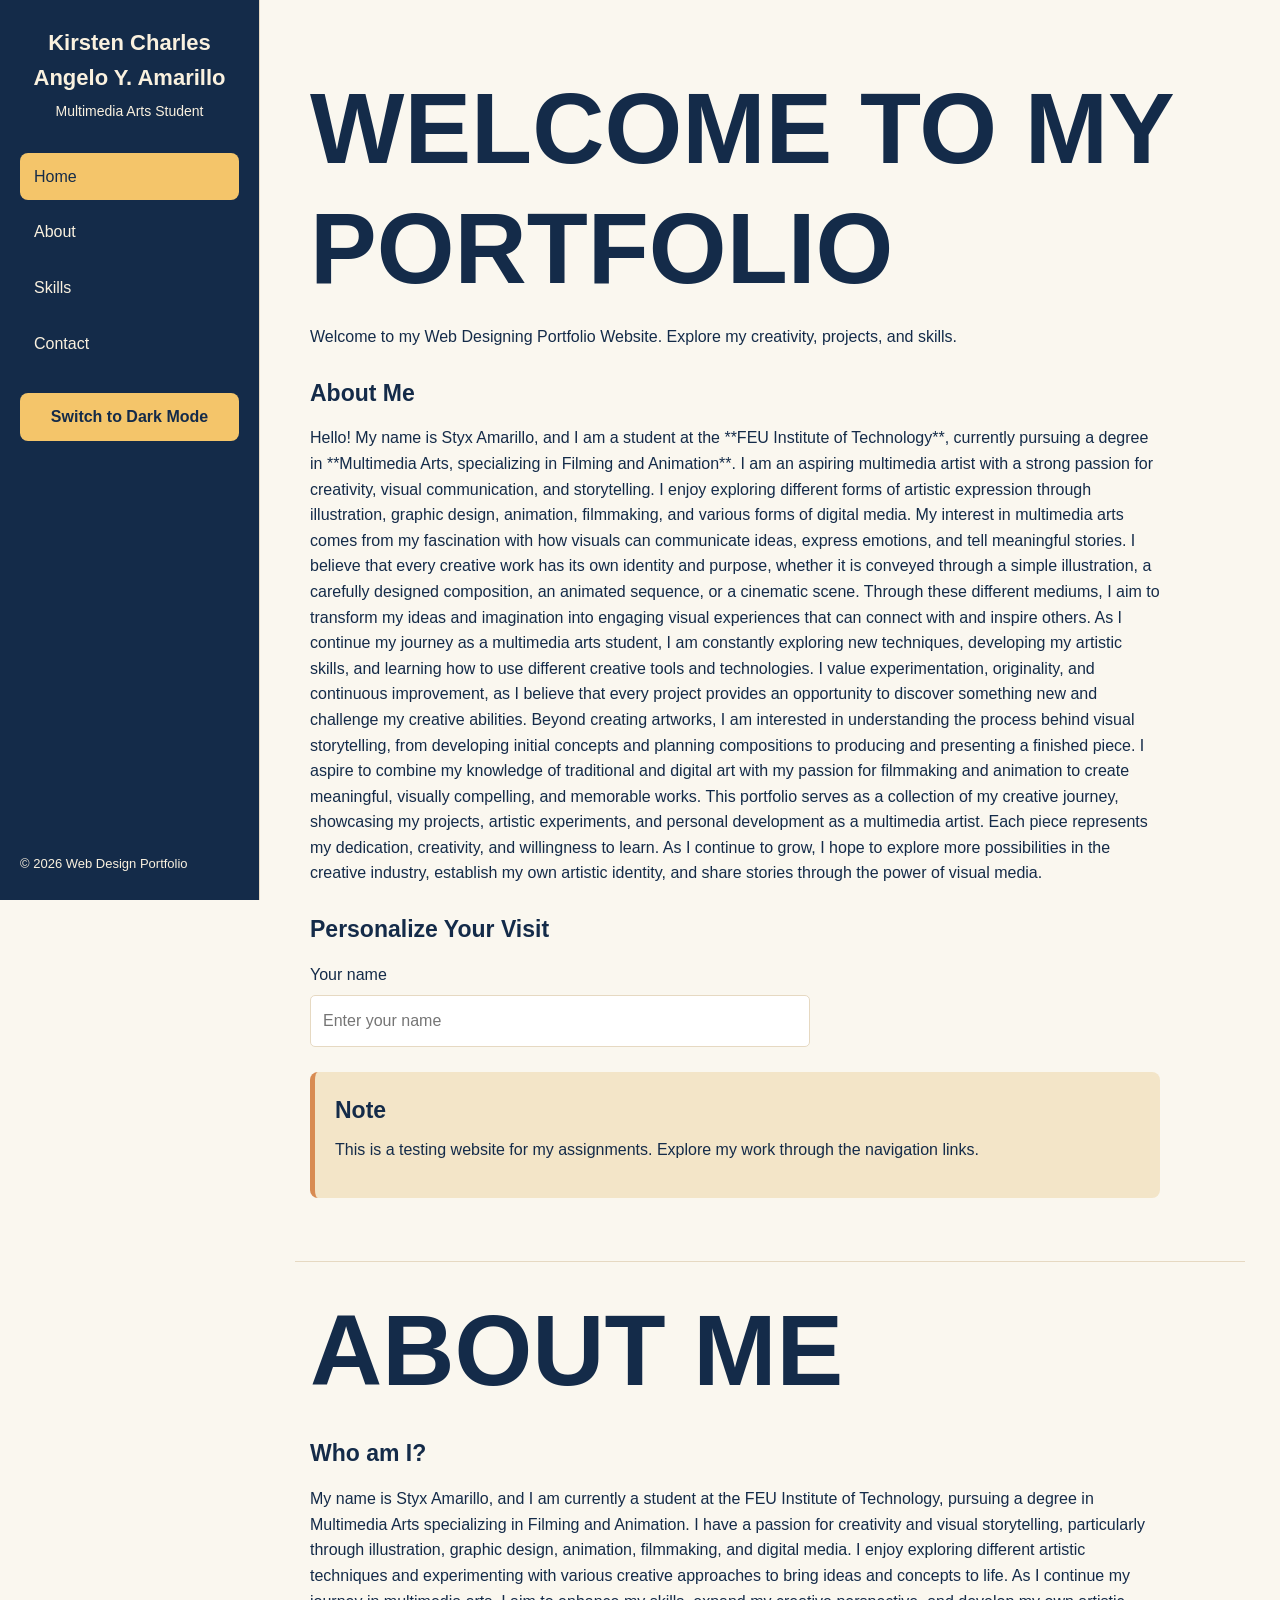
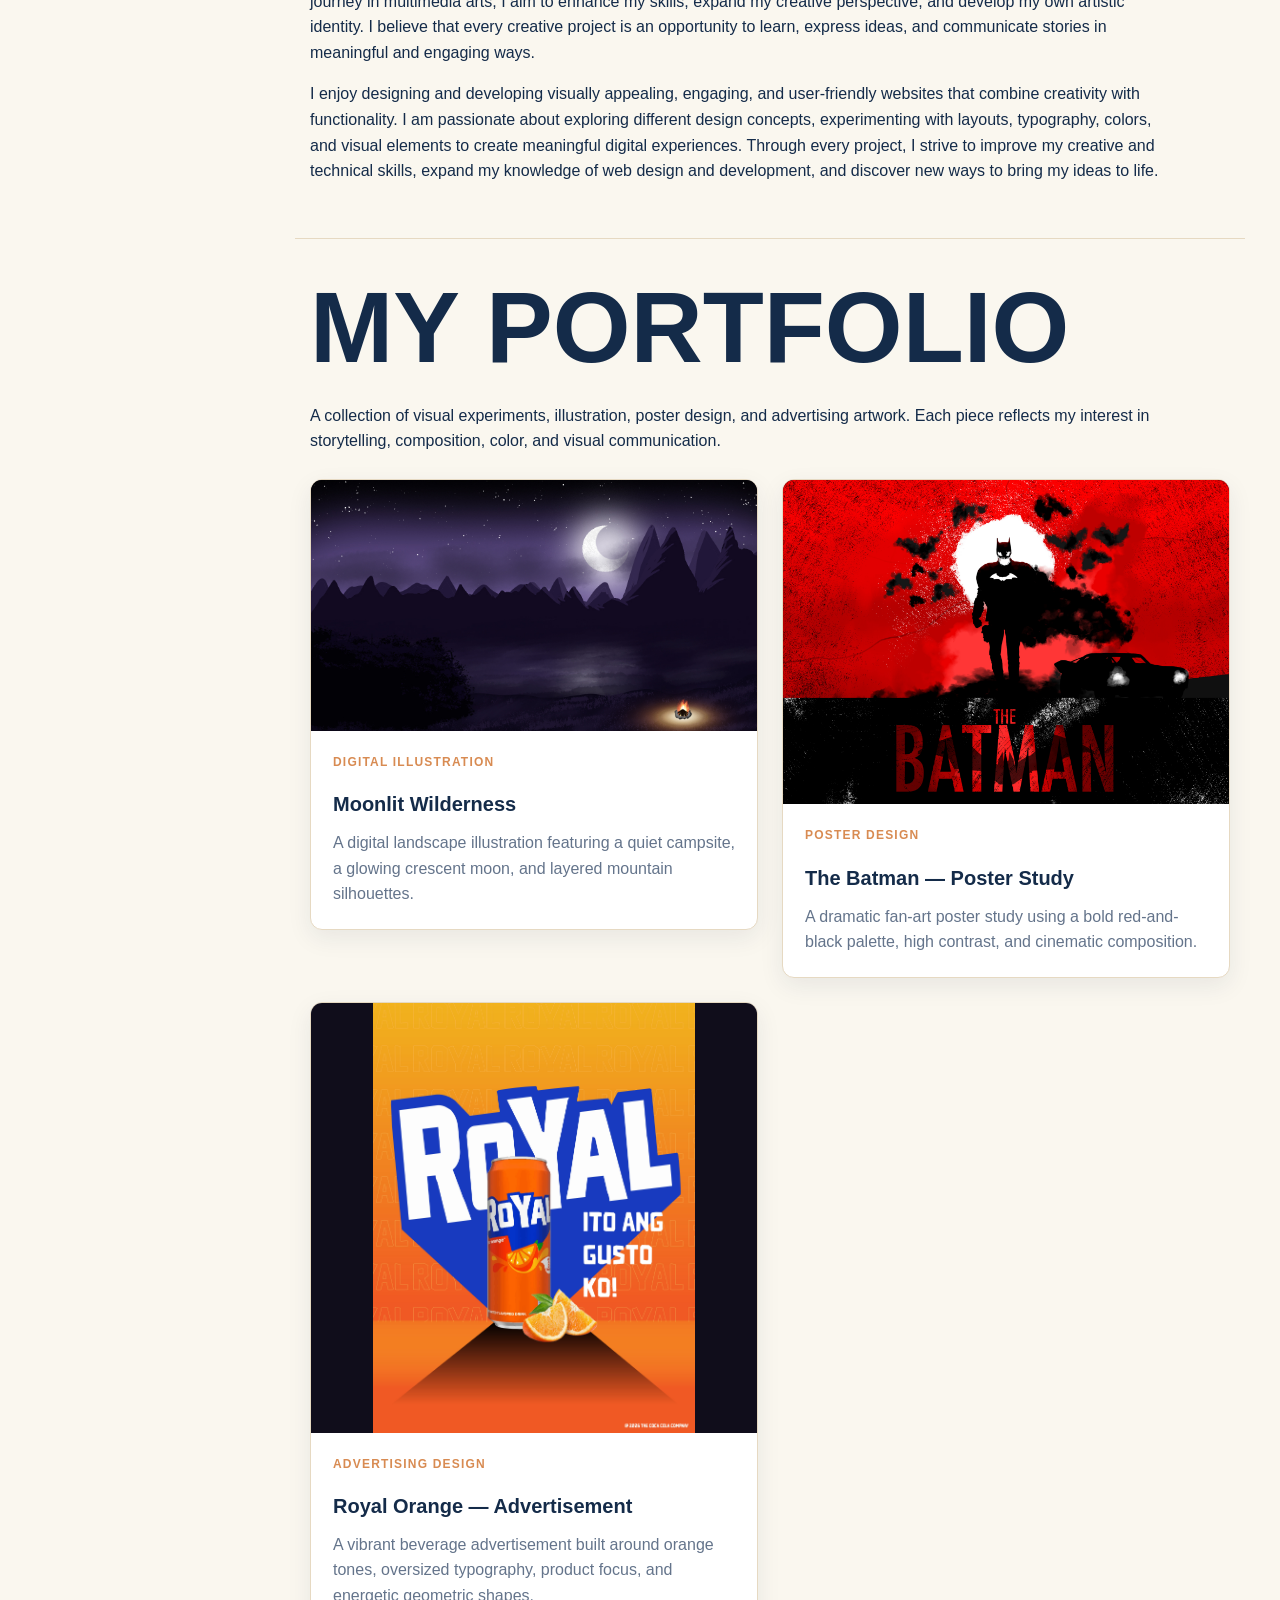
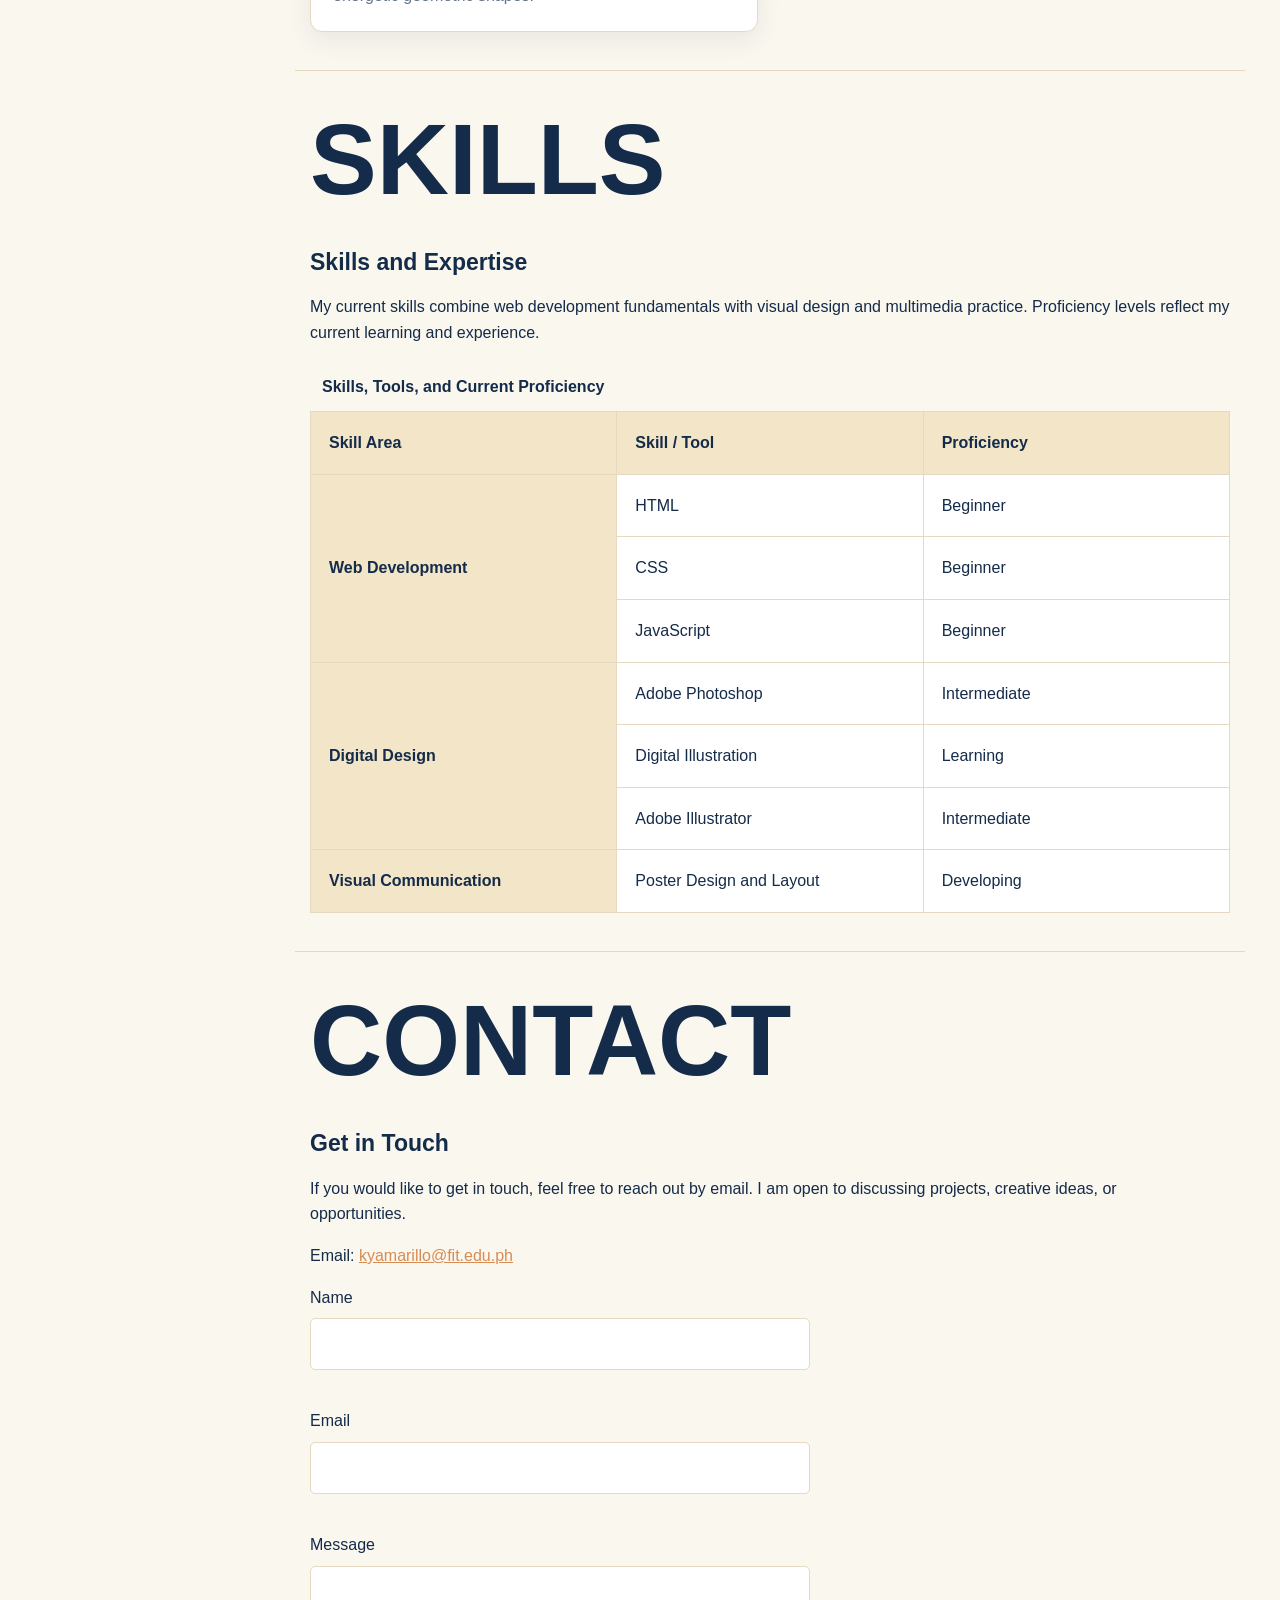
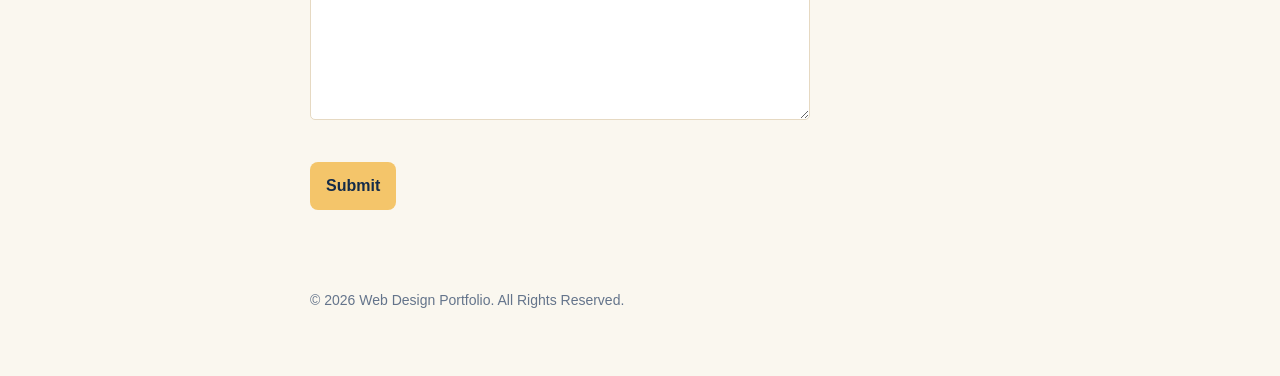
==== commit 25eb0361: "final update 2" ====
--- a/index.html
+++ b/index.html
@@ -53,10 +53,11 @@
             <article>
                 <h2>About Me</h2>
                 <p>
-                    My name is Styx Amarillo. I am a student at the FEU Institute of Technology,
-                    pursuing Multimedia Arts specializing in Filming and Animation. I enjoy
-                    exploring visual storytelling through illustration, graphic design,
-                    animation, and digital media.
+                    Hello! My name is Styx Amarillo, and I am a student at the **FEU Institute of Technology**, currently pursuing a degree in **Multimedia Arts, specializing in Filming and Animation**. I am an aspiring multimedia artist with a strong passion for creativity, visual communication, and storytelling. I enjoy exploring different forms of artistic expression through illustration, graphic design, animation, filmmaking, and various forms of digital media.
+                    My interest in multimedia arts comes from my fascination with how visuals can communicate ideas, express emotions, and tell meaningful stories. I believe that every creative work has its own identity and purpose, whether it is conveyed through a simple illustration, a carefully designed composition, an animated sequence, or a cinematic scene. Through these different mediums, I aim to transform my ideas and imagination into engaging visual experiences that can connect with and inspire others.
+                    As I continue my journey as a multimedia arts student, I am constantly exploring new techniques, developing my artistic skills, and learning how to use different creative tools and technologies. I value experimentation, originality, and continuous improvement, as I believe that every project provides an opportunity to discover something new and challenge my creative abilities.
+                    Beyond creating artworks, I am interested in understanding the process behind visual storytelling, from developing initial concepts and planning compositions to producing and presenting a finished piece. I aspire to combine my knowledge of traditional and digital art with my passion for filmmaking and animation to create meaningful, visually compelling, and memorable works.
+                    This portfolio serves as a collection of my creative journey, showcasing my projects, artistic experiments, and personal development as a multimedia artist. Each piece represents my dedication, creativity, and willingness to learn. As I continue to grow, I hope to explore more possibilities in the creative industry, establish my own artistic identity, and share stories through the power of visual media.
                 </p>
             </article>
 
@@ -83,12 +84,15 @@
             <article>
                 <h2>Who am I?</h2>
                 <p>
-                    My name is Styx Amarillo. I am a student at the FEU Institute of Technology,
-                    pursuing a degree in Multimedia Arts specializing in Filming and Animation.
-                </p>
-                <p>
-                    I enjoy creating visually appealing and user-friendly websites while
-                    improving my creative and technical skills.
+                    My name is Styx Amarillo, and I am currently a student at the FEU Institute of Technology, pursuing a degree in Multimedia Arts specializing in Filming and Animation. 
+                    I have a passion for creativity and visual storytelling, particularly through illustration, graphic design, animation, filmmaking, and digital media. 
+                    I enjoy exploring different artistic techniques and experimenting with various creative approaches to bring ideas and concepts to life. 
+                    As I continue my journey in multimedia arts, I aim to enhance my skills, expand my creative perspective, and develop my own artistic identity. I believe that every creative project is an opportunity to learn, express ideas, and communicate stories in meaningful and engaging ways.       
+                </p>
+                <p>
+                    I enjoy designing and developing visually appealing, engaging, and user-friendly websites that combine creativity with functionality. 
+                    I am passionate about exploring different design concepts, experimenting with layouts, typography, colors, and visual elements to create meaningful digital experiences. 
+                    Through every project, I strive to improve my creative and technical skills, expand my knowledge of web design and development, and discover new ways to bring my ideas to life.
                 </p>
             </article>
         </section>
